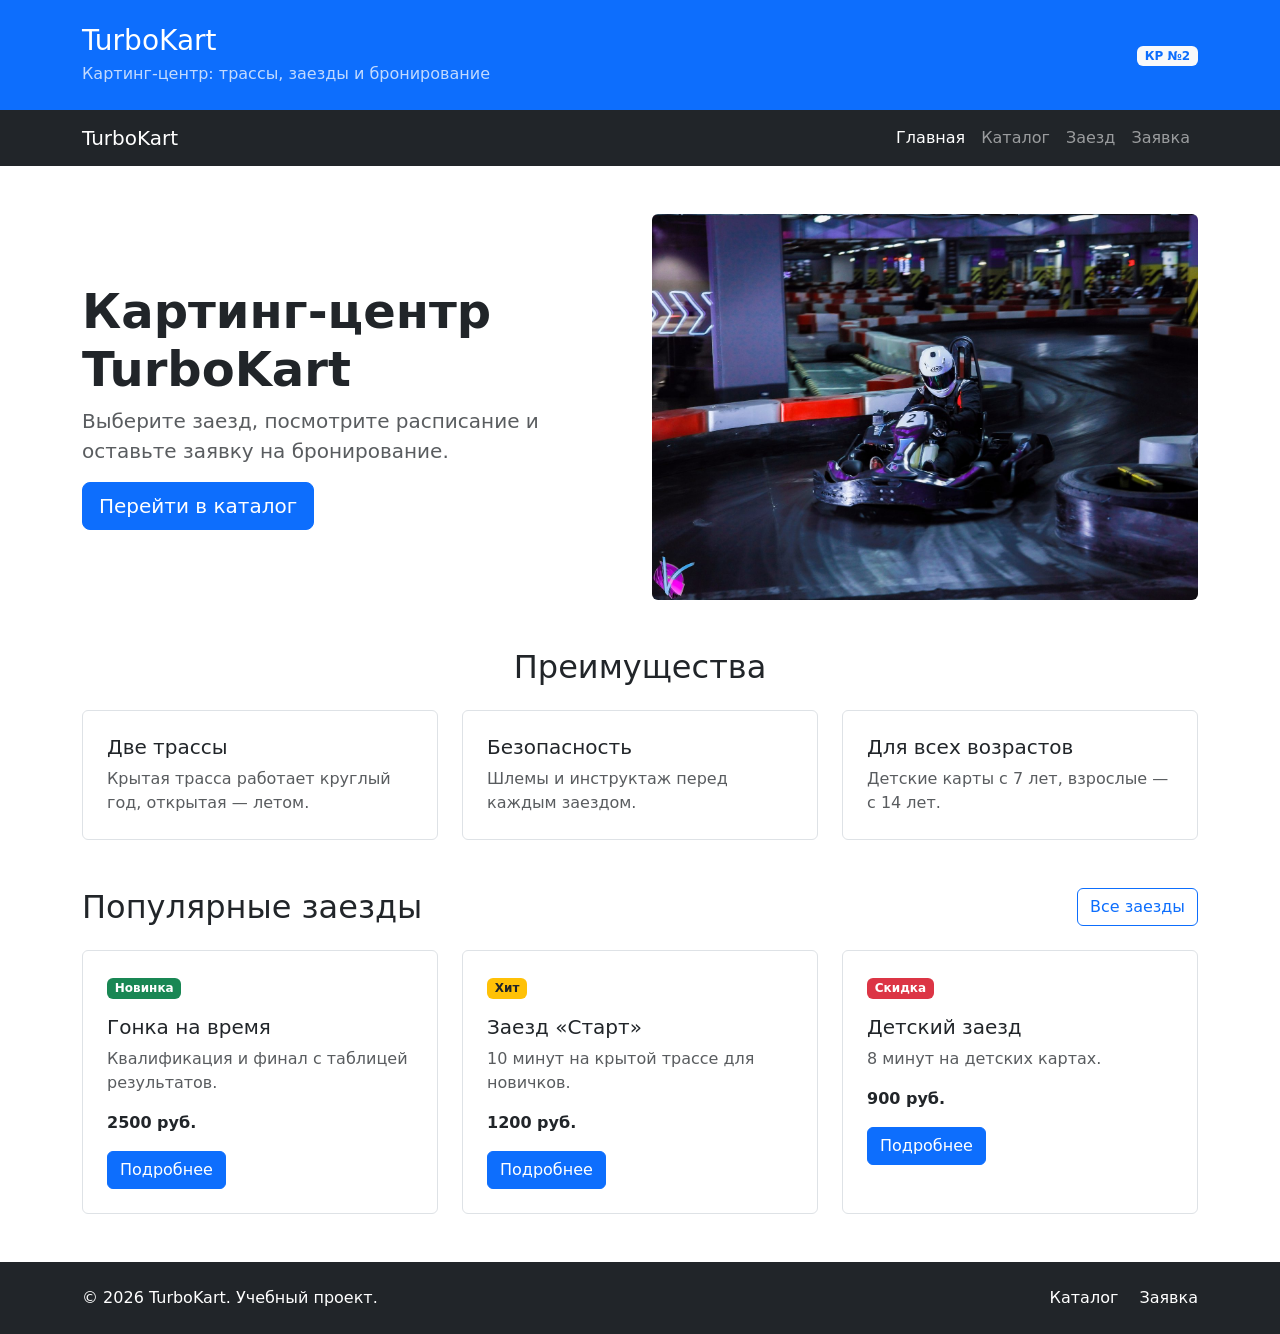
==== index.html @ cff9132d "feat: create Bootstrap grid homepage" ====
<!DOCTYPE html>
<html lang="ru">
<head>
  <meta charset="UTF-8">
  <meta name="viewport" content="width=device-width, initial-scale=1.0">
  <title>Главная — TurboKart</title>

  <link
    href="https://cdn.jsdelivr.net/npm/bootstrap@5.3.3/dist/css/bootstrap.min.css"
    rel="stylesheet"
  >
  <link rel="stylesheet" href="css/custom.css">
</head>
<body>
  <header class="bg-primary text-white py-4">
    <div class="container">
      <div class="row align-items-center">
        <div class="col-12 col-md-8">
          <h1 class="h3 mb-1">TurboKart</h1>
          <p class="mb-0 opacity-75">
            Картинг-центр: трассы, заезды и бронирование
          </p>
        </div>

        <div class="col-12 col-md-4 text-md-end mt-3 mt-md-0">
          <span class="badge bg-light text-primary">
            КР №2
          </span>
        </div>
      </div>
    </div>
  </header>

  <nav class="navbar navbar-expand-lg navbar-dark bg-dark">
    <div class="container">
      <a class="navbar-brand" href="index.html">TurboKart</a>

      <button
        class="navbar-toggler"
        type="button"
        data-bs-toggle="collapse"
        data-bs-target="#mainNavbar"
        aria-controls="mainNavbar"
        aria-expanded="false"
        aria-label="Переключить навигацию"
      >
        <span class="navbar-toggler-icon"></span>
      </button>

      <div class="collapse navbar-collapse" id="mainNavbar">
        <ul class="navbar-nav ms-auto">
          <li class="nav-item">
            <a class="nav-link active" aria-current="page" href="index.html">
              Главная
            </a>
          </li>
          <li class="nav-item">
            <a class="nav-link" href="catalog.html">Каталог</a>
          </li>
          <li class="nav-item">
            <a class="nav-link" href="product.html">Заезд</a>
          </li>
          <li class="nav-item">
            <a class="nav-link" href="order.html">Заявка</a>
          </li>
        </ul>
      </div>
    </div>
  </nav>

  <main>
    <section class="container my-5">
      <div class="row align-items-center g-4">
        <div class="col-12 col-lg-6">
          <h2 class="display-5 fw-bold">
            Картинг-центр TurboKart
          </h2>
          <p class="lead text-muted">
            Выберите заезд, посмотрите расписание и оставьте заявку на бронирование.
          </p>
          <a class="btn btn-primary btn-lg" href="catalog.html">
            Перейти в каталог
          </a>
        </div>

        <div class="col-12 col-lg-6">
          <img src="images/hero-kart.jpg" class="img-fluid rounded" alt="Пилот на карте с номером 2 проходит поворот крытой трассы">
        </div>
      </div>
    </section>

    <section class="container my-5">
      <h2 class="text-center mb-4">Преимущества</h2>

      <div class="row g-4">
        <div class="col-12 col-md-4">
          <div class="p-4 border rounded h-100 bg-white">
            <h3 class="h5">Две трассы</h3>
            <p class="mb-0 text-muted">
              Крытая трасса работает круглый год, открытая — летом.
            </p>
          </div>
        </div>

        <div class="col-12 col-md-4">
          <div class="p-4 border rounded h-100 bg-white">
            <h3 class="h5">Безопасность</h3>
            <p class="mb-0 text-muted">
              Шлемы и инструктаж перед каждым заездом.
            </p>
          </div>
        </div>

        <div class="col-12 col-md-4">
          <div class="p-4 border rounded h-100 bg-white">
            <h3 class="h5">Для всех возрастов</h3>
            <p class="mb-0 text-muted">
              Детские карты с 7 лет, взрослые — с 14 лет.
            </p>
          </div>
        </div>
      </div>
    </section>

    <section class="container my-5">
      <div class="d-flex justify-content-between align-items-center mb-4">
        <h2 class="mb-0">Популярные заезды</h2>
        <a class="btn btn-outline-primary" href="catalog.html">
          Все заезды
        </a>
      </div>

      <div class="row g-4">
        <div class="col-12 col-md-6 col-lg-4">
          <div class="border rounded h-100 p-4">
            <span class="badge bg-success mb-3">Новинка</span>
            <h3 class="h5">Гонка на время</h3>
            <p class="text-muted">
              Квалификация и финал с таблицей результатов.
            </p>
            <p class="fw-bold mb-3">2500 руб.</p>
            <a class="btn btn-primary" href="product.html">
              Подробнее
            </a>
          </div>
        </div>

        <div class="col-12 col-md-6 col-lg-4">
          <div class="border rounded h-100 p-4">
            <span class="badge bg-warning text-dark mb-3">Хит</span>
            <h3 class="h5">Заезд «Старт»</h3>
            <p class="text-muted">
              10 минут на крытой трассе для новичков.
            </p>
            <p class="fw-bold mb-3">1200 руб.</p>
            <a class="btn btn-primary" href="product.html">
              Подробнее
            </a>
          </div>
        </div>

        <div class="col-12 col-md-6 col-lg-4">
          <div class="border rounded h-100 p-4">
            <span class="badge bg-danger mb-3">Скидка</span>
            <h3 class="h5">Детский заезд</h3>
            <p class="text-muted">
              8 минут на детских картах.
            </p>
            <p class="fw-bold mb-3">900 руб.</p>
            <a class="btn btn-primary" href="product.html">
              Подробнее
            </a>
          </div>
        </div>
      </div>
    </section>
  </main>

  <footer class="bg-dark text-white py-4 mt-5">
    <div class="container">
      <div class="row align-items-center g-3">
        <div class="col-12 col-md-6">
          <p class="mb-0">
            &copy; 2026 TurboKart. Учебный проект.
          </p>
        </div>

        <div class="col-12 col-md-6 text-md-end">
          <a class="text-white text-decoration-none me-3" href="catalog.html">
            Каталог
          </a>
          <a class="text-white text-decoration-none" href="order.html">
            Заявка
          </a>
        </div>
      </div>
    </div>
  </footer>

  <script
    src="https://cdn.jsdelivr.net/npm/bootstrap@5.3.3/dist/js/bootstrap.bundle.min.js">
  </script>
</body>
</html>
---- css/custom.css ----
body {
  min-height: 100vh;
}

.placeholder-box {
  min-height: 240px;
}
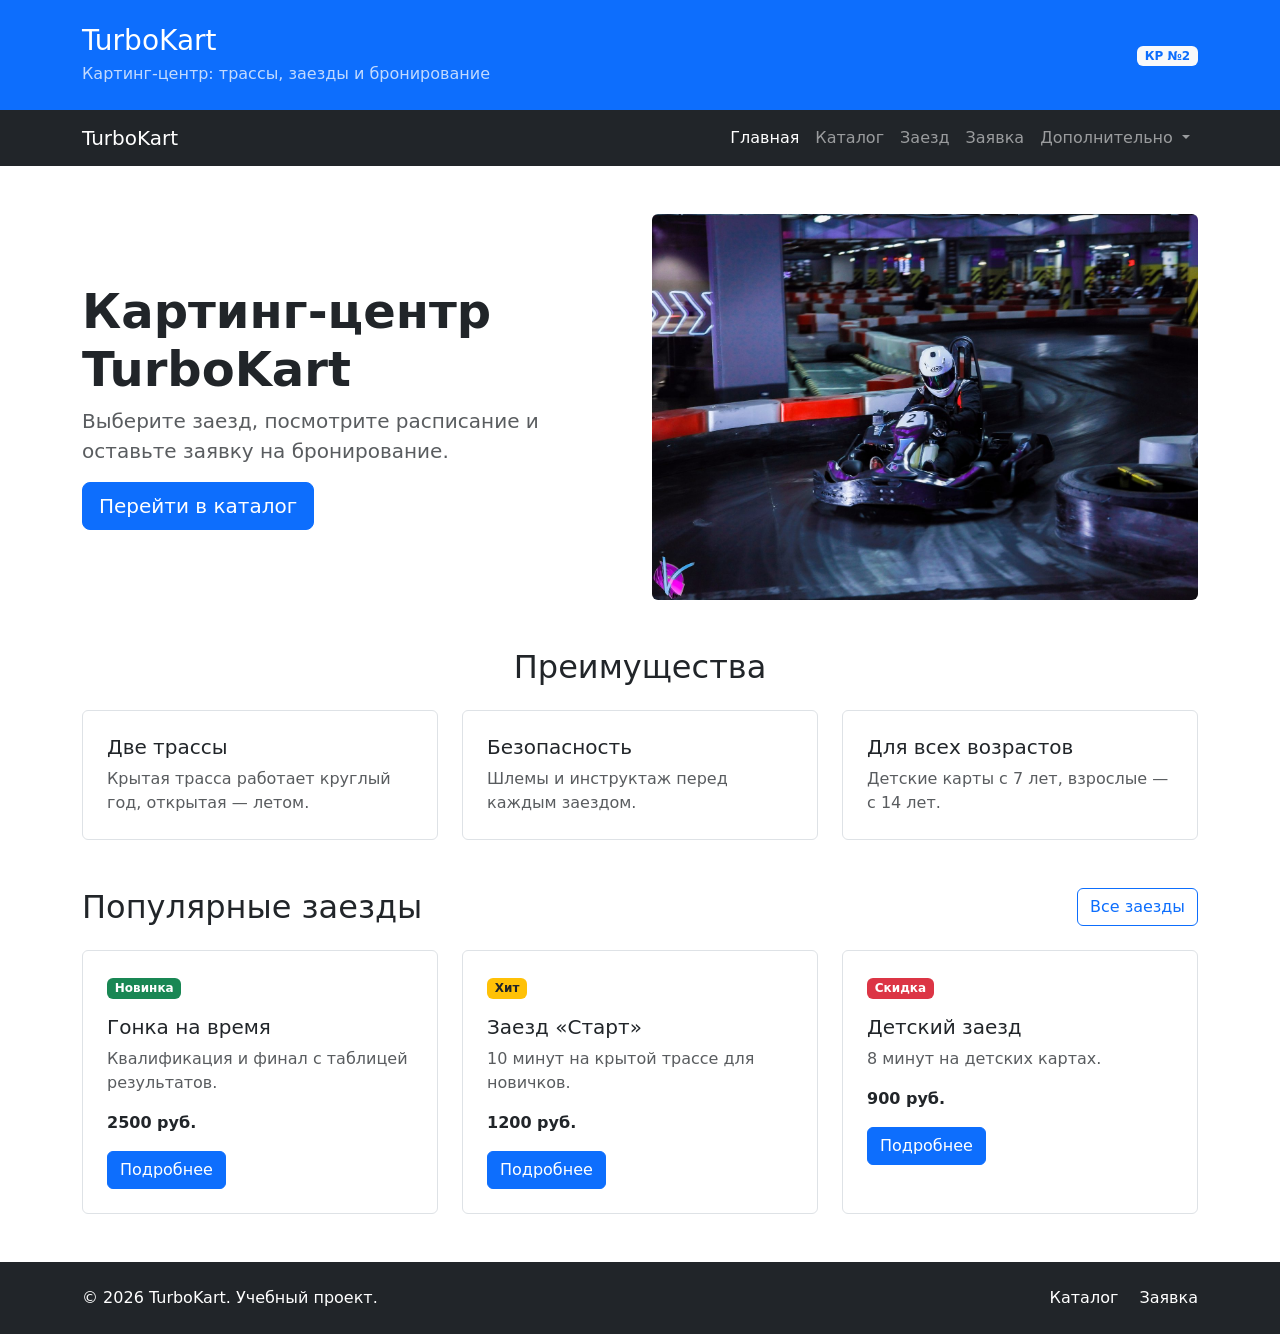
==== commit 8044ff86: "feat: add Bootstrap components pages" ====
--- a/index.html
+++ b/index.html
@@ -6,7 +6,7 @@
   <title>Главная — TurboKart</title>
 
   <link
-    href="https://cdn.jsdelivr.net/npm/bootstrap@5.3.3/dist/css/bootstrap.min.css"
+    href="https://cdn.jsdelivr.net/npm/bootstrap@5.3.8/dist/css/bootstrap.min.css"
     rel="stylesheet"
   >
   <link rel="stylesheet" href="css/custom.css">
@@ -50,9 +50,7 @@
       <div class="collapse navbar-collapse" id="mainNavbar">
         <ul class="navbar-nav ms-auto">
           <li class="nav-item">
-            <a class="nav-link active" aria-current="page" href="index.html">
-              Главная
-            </a>
+            <a class="nav-link active" aria-current="page" href="index.html">Главная</a>
           </li>
           <li class="nav-item">
             <a class="nav-link" href="catalog.html">Каталог</a>
@@ -62,6 +60,23 @@
           </li>
           <li class="nav-item">
             <a class="nav-link" href="order.html">Заявка</a>
+          </li>
+
+          <li class="nav-item dropdown">
+            <a
+              class="nav-link dropdown-toggle"
+              href="#"
+              role="button"
+              data-bs-toggle="dropdown"
+              aria-expanded="false"
+            >
+              Дополнительно
+            </a>
+            <ul class="dropdown-menu">
+              <li><a class="dropdown-item" href="catalog.html">Все заезды</a></li>
+              <li><a class="dropdown-item" href="order.html">Оформить заявку</a></li>
+              <li><a class="dropdown-item" href="index.html#popular">Популярное</a></li>
+            </ul>
           </li>
         </ul>
       </div>
@@ -122,7 +137,7 @@
       </div>
     </section>
 
-    <section class="container my-5">
+    <section class="container my-5" id="popular">
       <div class="d-flex justify-content-between align-items-center mb-4">
         <h2 class="mb-0">Популярные заезды</h2>
         <a class="btn btn-outline-primary" href="catalog.html">
@@ -198,7 +213,7 @@
   </footer>
 
   <script
-    src="https://cdn.jsdelivr.net/npm/bootstrap@5.3.3/dist/js/bootstrap.bundle.min.js">
+    src="https://cdn.jsdelivr.net/npm/bootstrap@5.3.8/dist/js/bootstrap.bundle.min.js">
   </script>
 </body>
 </html>
--- a/css/custom.css
+++ b/css/custom.css
@@ -5,3 +5,12 @@
 .placeholder-box {
   min-height: 240px;
 }
+
+.placeholder-image {
+  min-height: 320px;
+}
+
+.card-img-top {
+  height: 180px;
+  object-fit: cover;
+}
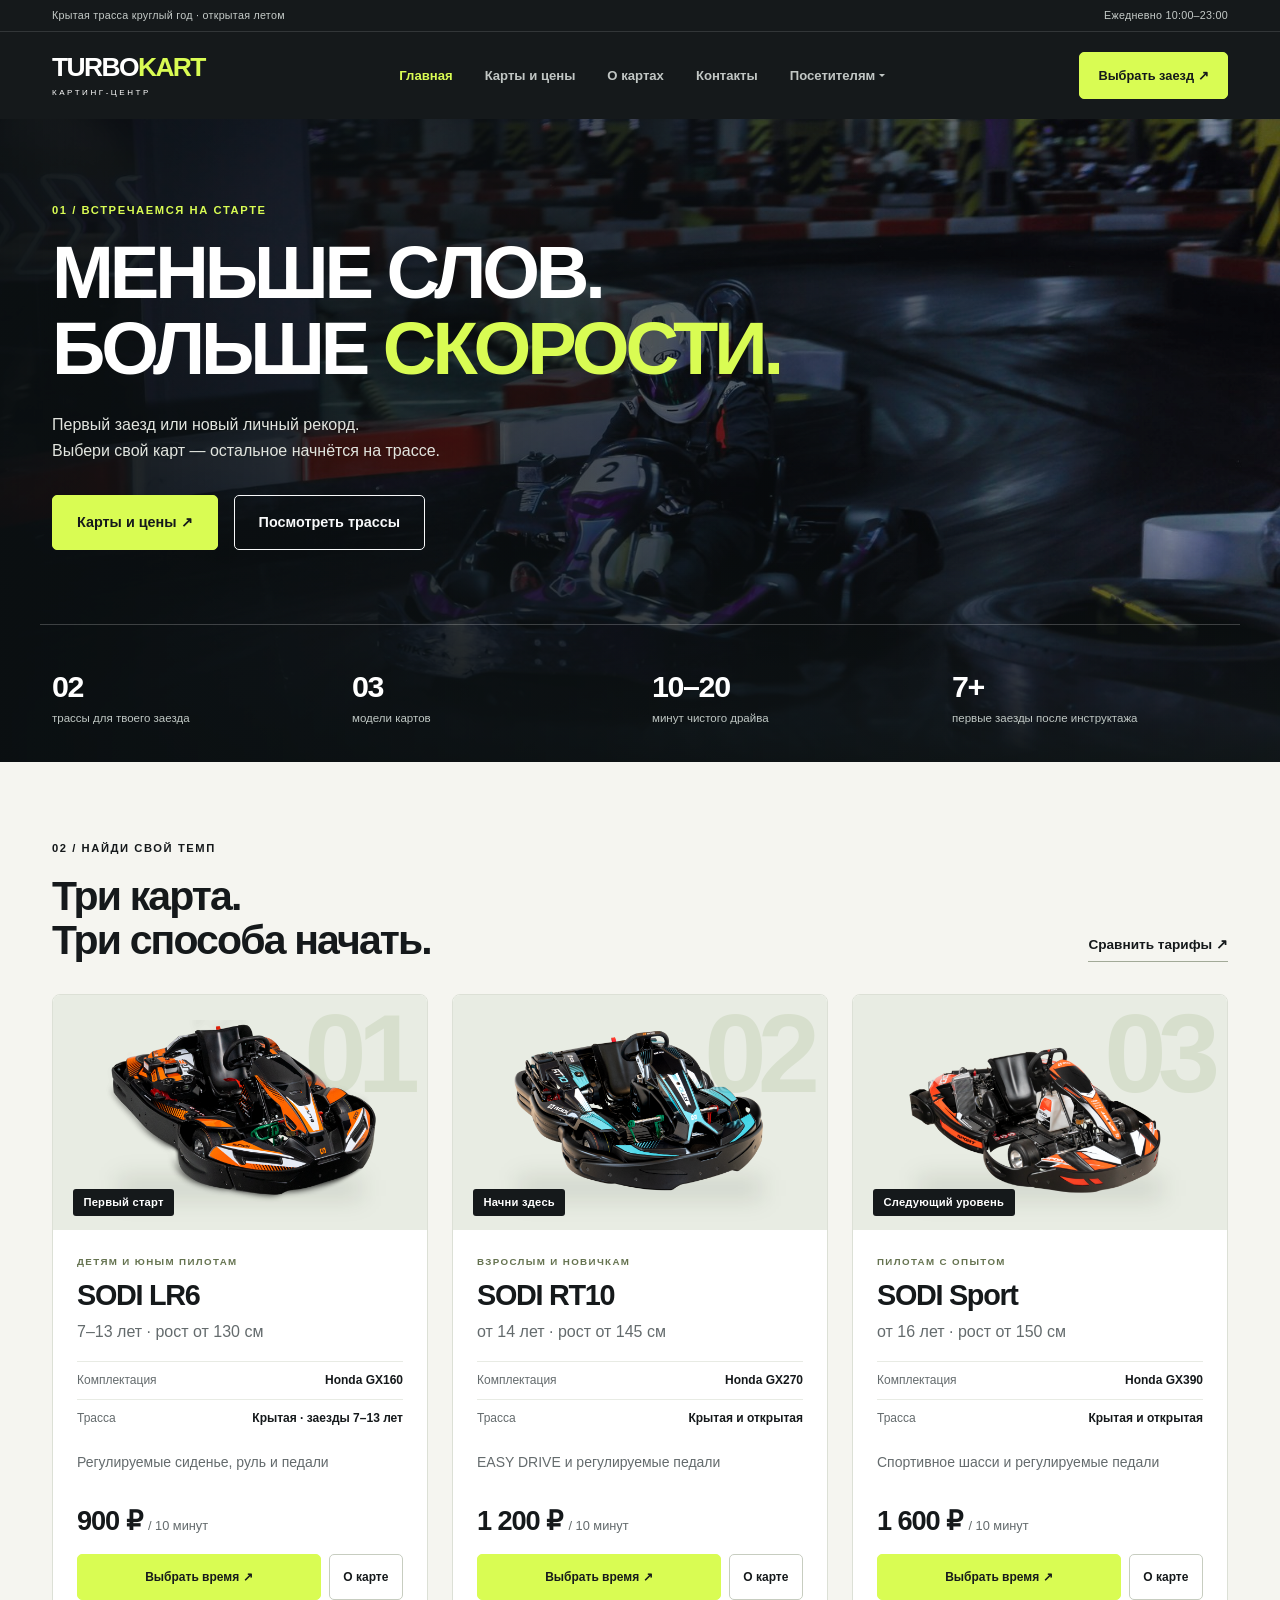
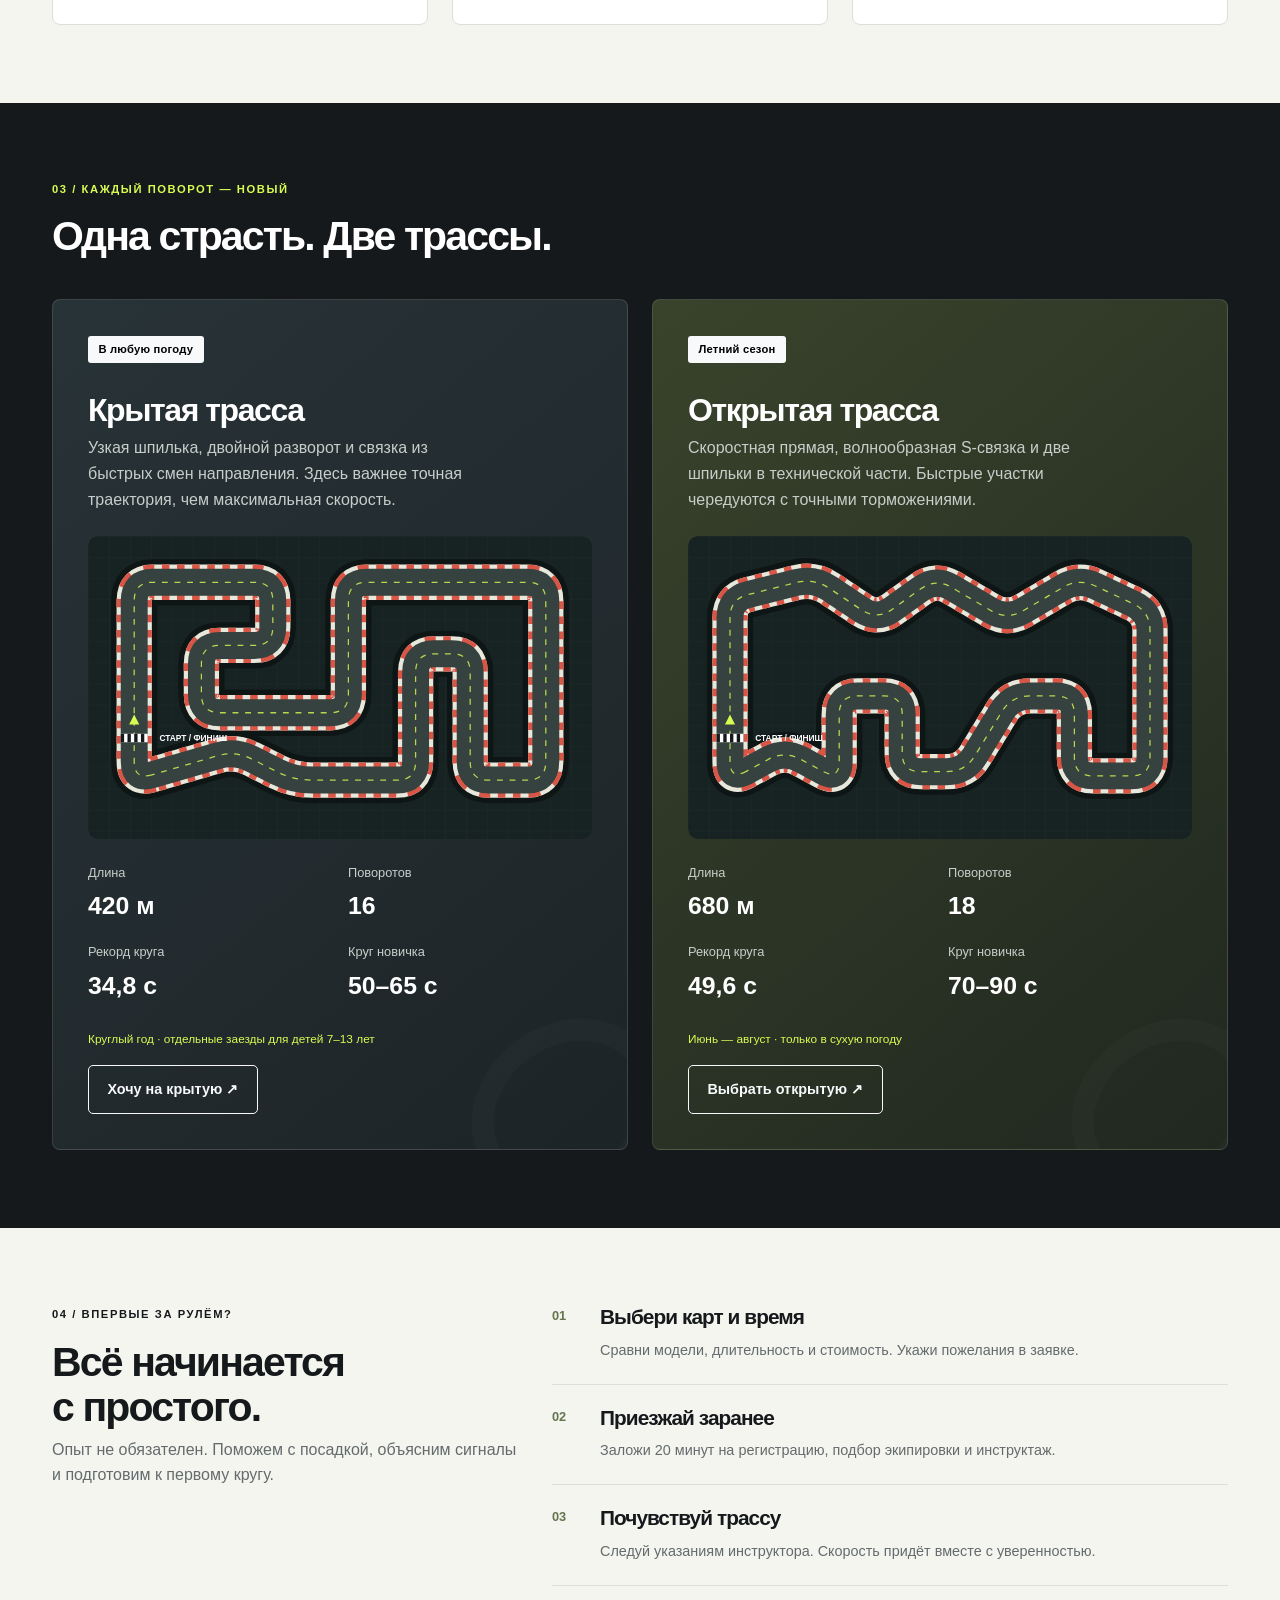
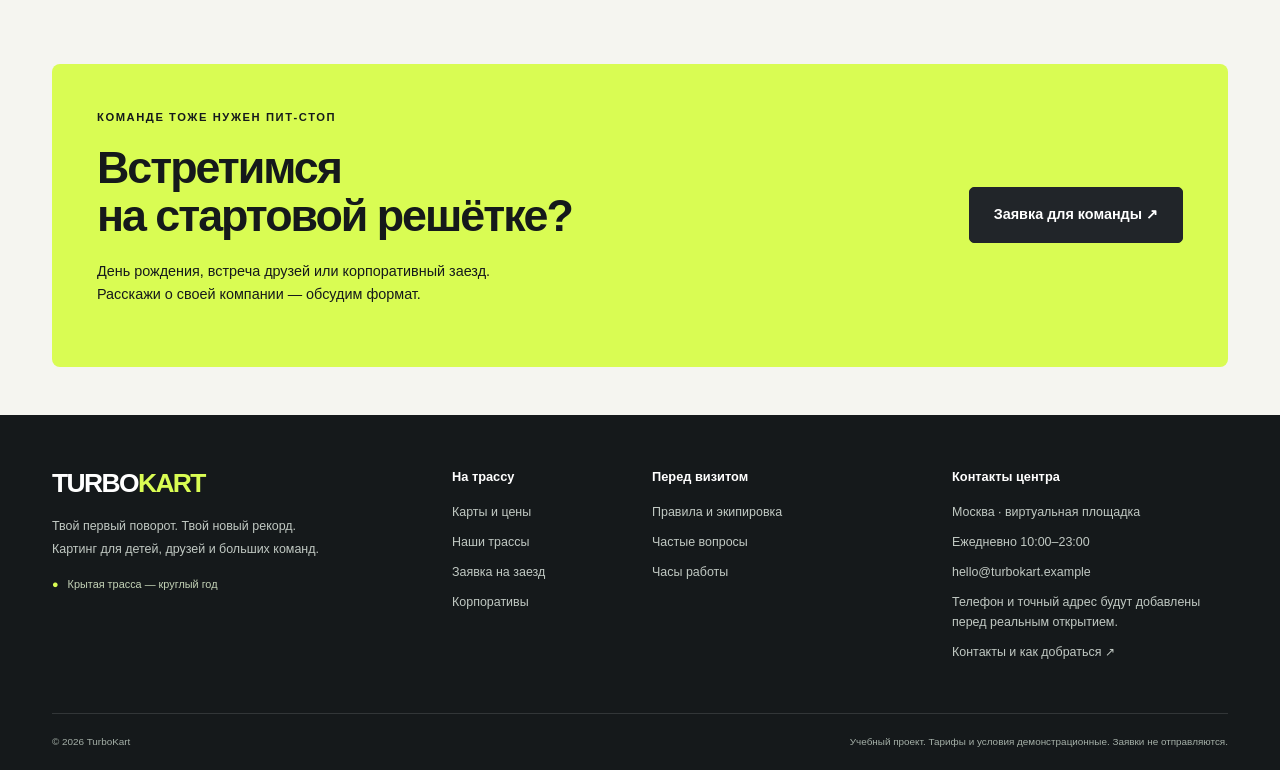
==== commit 20ebeeb5: "Доработать TurboKart: страницы, оформление и форму заявки" ====
--- a/index.html
+++ b/index.html
@@ -1,219 +1,360 @@
 <!DOCTYPE html>
 <html lang="ru">
 <head>
-  <meta charset="UTF-8">
-  <meta name="viewport" content="width=device-width, initial-scale=1.0">
-  <title>Главная — TurboKart</title>
-
-  <link
-    href="https://cdn.jsdelivr.net/npm/bootstrap@5.3.8/dist/css/bootstrap.min.css"
-    rel="stylesheet"
-  >
-  <link rel="stylesheet" href="css/custom.css">
+<meta charset="UTF-8">
+<meta name="viewport" content="width=device-width, initial-scale=1">
+<meta name="description" content="TurboKart — карты для детей и взрослых, трассы и понятные тарифы за время заезда. Учебный проект.">
+<title>Картинг, который захочется повторить — TurboKart</title>
+<link rel="stylesheet" href="https://cdn.jsdelivr.net/npm/bootstrap@5.3.8/dist/css/bootstrap.min.css">
+<link rel="stylesheet" href="css/custom.css?v=20261110a">
 </head>
 <body>
-  <header class="bg-primary text-white py-4">
-    <div class="container">
-      <div class="row align-items-center">
-        <div class="col-12 col-md-8">
-          <h1 class="h3 mb-1">TurboKart</h1>
-          <p class="mb-0 opacity-75">
-            Картинг-центр: трассы, заезды и бронирование
-          </p>
-        </div>
-
-        <div class="col-12 col-md-4 text-md-end mt-3 mt-md-0">
-          <span class="badge bg-light text-primary">
-            КР №2
-          </span>
-        </div>
-      </div>
-    </div>
-  </header>
-
-  <nav class="navbar navbar-expand-lg navbar-dark bg-dark">
-    <div class="container">
-      <a class="navbar-brand" href="index.html">TurboKart</a>
-
-      <button
-        class="navbar-toggler"
-        type="button"
-        data-bs-toggle="collapse"
-        data-bs-target="#mainNavbar"
-        aria-controls="mainNavbar"
-        aria-expanded="false"
-        aria-label="Переключить навигацию"
-      >
-        <span class="navbar-toggler-icon"></span>
-      </button>
-
-      <div class="collapse navbar-collapse" id="mainNavbar">
-        <ul class="navbar-nav ms-auto">
-          <li class="nav-item">
-            <a class="nav-link active" aria-current="page" href="index.html">Главная</a>
-          </li>
-          <li class="nav-item">
-            <a class="nav-link" href="catalog.html">Каталог</a>
-          </li>
-          <li class="nav-item">
-            <a class="nav-link" href="product.html">Заезд</a>
-          </li>
-          <li class="nav-item">
-            <a class="nav-link" href="order.html">Заявка</a>
-          </li>
-
-          <li class="nav-item dropdown">
-            <a
-              class="nav-link dropdown-toggle"
-              href="#"
-              role="button"
-              data-bs-toggle="dropdown"
-              aria-expanded="false"
-            >
-              Дополнительно
-            </a>
-            <ul class="dropdown-menu">
-              <li><a class="dropdown-item" href="catalog.html">Все заезды</a></li>
-              <li><a class="dropdown-item" href="order.html">Оформить заявку</a></li>
-              <li><a class="dropdown-item" href="index.html#popular">Популярное</a></li>
-            </ul>
-          </li>
-        </ul>
-      </div>
-    </div>
-  </nav>
-
-  <main>
-    <section class="container my-5">
-      <div class="row align-items-center g-4">
-        <div class="col-12 col-lg-6">
-          <h2 class="display-5 fw-bold">
-            Картинг-центр TurboKart
-          </h2>
-          <p class="lead text-muted">
-            Выберите заезд, посмотрите расписание и оставьте заявку на бронирование.
-          </p>
-          <a class="btn btn-primary btn-lg" href="catalog.html">
-            Перейти в каталог
-          </a>
-        </div>
-
-        <div class="col-12 col-lg-6">
-          <img src="images/hero-kart.jpg" class="img-fluid rounded" alt="Пилот на карте с номером 2 проходит поворот крытой трассы">
-        </div>
-      </div>
-    </section>
-
-    <section class="container my-5">
-      <h2 class="text-center mb-4">Преимущества</h2>
-
-      <div class="row g-4">
-        <div class="col-12 col-md-4">
-          <div class="p-4 border rounded h-100 bg-white">
-            <h3 class="h5">Две трассы</h3>
-            <p class="mb-0 text-muted">
-              Крытая трасса работает круглый год, открытая — летом.
-            </p>
-          </div>
-        </div>
-
-        <div class="col-12 col-md-4">
-          <div class="p-4 border rounded h-100 bg-white">
-            <h3 class="h5">Безопасность</h3>
-            <p class="mb-0 text-muted">
-              Шлемы и инструктаж перед каждым заездом.
-            </p>
-          </div>
-        </div>
-
-        <div class="col-12 col-md-4">
-          <div class="p-4 border rounded h-100 bg-white">
-            <h3 class="h5">Для всех возрастов</h3>
-            <p class="mb-0 text-muted">
-              Детские карты с 7 лет, взрослые — с 14 лет.
-            </p>
-          </div>
-        </div>
-      </div>
-    </section>
-
-    <section class="container my-5" id="popular">
-      <div class="d-flex justify-content-between align-items-center mb-4">
-        <h2 class="mb-0">Популярные заезды</h2>
-        <a class="btn btn-outline-primary" href="catalog.html">
-          Все заезды
-        </a>
-      </div>
-
-      <div class="row g-4">
-        <div class="col-12 col-md-6 col-lg-4">
-          <div class="border rounded h-100 p-4">
-            <span class="badge bg-success mb-3">Новинка</span>
-            <h3 class="h5">Гонка на время</h3>
-            <p class="text-muted">
-              Квалификация и финал с таблицей результатов.
-            </p>
-            <p class="fw-bold mb-3">2500 руб.</p>
-            <a class="btn btn-primary" href="product.html">
-              Подробнее
-            </a>
-          </div>
-        </div>
-
-        <div class="col-12 col-md-6 col-lg-4">
-          <div class="border rounded h-100 p-4">
-            <span class="badge bg-warning text-dark mb-3">Хит</span>
-            <h3 class="h5">Заезд «Старт»</h3>
-            <p class="text-muted">
-              10 минут на крытой трассе для новичков.
-            </p>
-            <p class="fw-bold mb-3">1200 руб.</p>
-            <a class="btn btn-primary" href="product.html">
-              Подробнее
-            </a>
-          </div>
-        </div>
-
-        <div class="col-12 col-md-6 col-lg-4">
-          <div class="border rounded h-100 p-4">
-            <span class="badge bg-danger mb-3">Скидка</span>
-            <h3 class="h5">Детский заезд</h3>
-            <p class="text-muted">
-              8 минут на детских картах.
-            </p>
-            <p class="fw-bold mb-3">900 руб.</p>
-            <a class="btn btn-primary" href="product.html">
-              Подробнее
-            </a>
-          </div>
-        </div>
-      </div>
-    </section>
-  </main>
-
-  <footer class="bg-dark text-white py-4 mt-5">
-    <div class="container">
-      <div class="row align-items-center g-3">
-        <div class="col-12 col-md-6">
-          <p class="mb-0">
-            &copy; 2026 TurboKart. Учебный проект.
-          </p>
-        </div>
-
-        <div class="col-12 col-md-6 text-md-end">
-          <a class="text-white text-decoration-none me-3" href="catalog.html">
-            Каталог
-          </a>
-          <a class="text-white text-decoration-none" href="order.html">
-            Заявка
-          </a>
-        </div>
-      </div>
-    </div>
-  </footer>
-
-  <script
-    src="https://cdn.jsdelivr.net/npm/bootstrap@5.3.8/dist/js/bootstrap.bundle.min.js">
-  </script>
+<a class="skip-link" href="#main">К содержанию</a>
+<header class="site-header">
+<div class="topline">
+<div class="container d-flex flex-wrap justify-content-between gap-2">
+<span>Крытая трасса круглый год · открытая летом</span>
+<span>Ежедневно 10:00–23:00</span>
+</div>
+</div>
+<nav class="navbar navbar-expand-lg navbar-dark">
+<div class="container">
+<a class="navbar-brand brand" href="index.html">TURBO<span>KART</span>
+<small>КАРТИНГ-ЦЕНТР</small>
+</a>
+<button class="navbar-toggler" type="button" data-bs-toggle="collapse" data-bs-target="#mainNavbar" aria-controls="mainNavbar" aria-expanded="false" aria-label="Открыть меню">
+<span class="navbar-toggler-icon">
+</span>
+</button>
+<div class="collapse navbar-collapse" id="mainNavbar">
+<ul class="navbar-nav mx-auto gap-lg-3">
+<li class="nav-item">
+<a class="nav-link active" aria-current=page href="index.html">Главная</a>
+</li>
+<li class="nav-item">
+<a class="nav-link "  href="catalog.html">Карты и цены</a>
+</li>
+<li class="nav-item">
+<a class="nav-link "  href="product.html">О картах</a>
+</li>
+<li class="nav-item">
+<a class="nav-link "  href="contacts.html">Контакты</a>
+</li>
+<li class="nav-item dropdown">
+<button class="nav-link dropdown-toggle" type="button" data-bs-toggle="dropdown" aria-expanded="false">Посетителям</button>
+<ul class="dropdown-menu">
+<li>
+<a class="dropdown-item" href="index.html#tracks">Трассы</a>
+</li>
+<li>
+<a class="dropdown-item" href="contacts.html#rules">Правила и вопросы</a>
+</li>
+<li>
+<a class="dropdown-item" href="contacts.html#schedule">Часы работы</a>
+</li>
+</ul>
+</li>
+</ul>
+<a class="btn btn-primary" href="order.html">Выбрать заезд <span aria-hidden="true">↗</span>
+</a>
+</div>
+</div>
+</nav>
+</header>
+<main id="main">
+<section class="hero">
+<div class="hero-photo" role="img" aria-label="Пилот на карте проходит поворот крытой трассы">
+</div>
+<div class="container hero-content">
+<div class="row">
+<div class="col-lg-8">
+<p class="eyebrow text-accent">01 / ВСТРЕЧАЕМСЯ НА СТАРТЕ</p>
+<h1>МЕНЬШЕ СЛОВ.<br>БОЛЬШЕ <span>СКОРОСТИ.</span>
+</h1>
+<p class="hero-lead">Первый заезд или новый личный рекорд.<br>Выбери свой карт — остальное начнётся на трассе.</p>
+<div class="d-flex flex-wrap gap-3">
+<a class="btn btn-primary btn-lg" href="catalog.html">Карты и цены ↗</a>
+<a class="btn btn-outline-light btn-lg" href="#tracks">Посмотреть трассы</a>
+</div>
+</div>
+</div>
+<div class="hero-stats row g-4">
+<div class="col-6 col-md-3">
+<strong>02</strong>
+<span>трассы для твоего заезда</span>
+</div>
+<div class="col-6 col-md-3">
+<strong>03</strong>
+<span>модели картов</span>
+</div>
+<div class="col-6 col-md-3">
+<strong>10–20</strong>
+<span>минут чистого драйва</span>
+</div>
+<div class="col-6 col-md-3">
+<strong>7+</strong>
+<span>первые заезды после инструктажа</span>
+</div>
+</div>
+</div>
+</section>
+<section class="section section-decor" id="popular">
+<div class="container">
+<div class="section-heading">
+<div>
+<p class="eyebrow">02 / НАЙДИ СВОЙ ТЕМП</p>
+<h2>Три карта.<br>Три способа начать.</h2>
+</div>
+<a class="text-link" href="catalog.html#prices">Сравнить тарифы ↗</a>
+</div>
+<div class="row g-4">
+<div class="col-12 col-md-6 col-lg-4">
+<article class="card kart-card h-100">
+<div class="kart-visual d-flex align-items-center justify-content-center">
+<span class="kart-number" aria-hidden="true">01</span>
+<img src="images/sodi-lr6.png" alt="SODI LR6, прокатный карт" loading="lazy">
+<span class="badge kart-badge">Первый старт</span>
+</div>
+<div class="card-body p-4 d-flex flex-column">
+<p class="eyebrow">Детям и юным пилотам</p>
+<h3 class="card-title">SODI LR6</h3>
+<p class="text-secondary">7–13 лет · рост от 130 см</p>
+<dl class="kart-specs">
+<div>
+<dt>Комплектация</dt>
+<dd>Honda GX160</dd>
+</div>
+<div>
+<dt>Трасса</dt>
+<dd>Крытая · заезды 7–13 лет</dd>
+</div>
+</dl>
+<p class="card-text small text-secondary">Регулируемые сиденье, руль и педали</p>
+<div class="mt-auto">
+<p class="price">
+<span class="price-amount" data-price-kart="lr6" data-price-duration="10">900 ₽</span>
+<span> / 10 минут</span>
+</p>
+<div class="d-flex gap-2">
+<a class="btn btn-primary flex-grow-1" href="order.html?kart=lr6">Выбрать время ↗</a>
+<a class="btn btn-outline-dark" href="product.html?kart=lr6">О карте</a>
+</div>
+</div>
+</div>
+</article>
+</div>
+<div class="col-12 col-md-6 col-lg-4">
+<article class="card kart-card h-100">
+<div class="kart-visual d-flex align-items-center justify-content-center">
+<span class="kart-number" aria-hidden="true">02</span>
+<img src="images/sodi-rt10.png" alt="SODI RT10, прокатный карт" loading="lazy">
+<span class="badge kart-badge">Начни здесь</span>
+</div>
+<div class="card-body p-4 d-flex flex-column">
+<p class="eyebrow">Взрослым и новичкам</p>
+<h3 class="card-title">SODI RT10</h3>
+<p class="text-secondary">от 14 лет · рост от 145 см</p>
+<dl class="kart-specs">
+<div>
+<dt>Комплектация</dt>
+<dd>Honda GX270</dd>
+</div>
+<div>
+<dt>Трасса</dt>
+<dd>Крытая и открытая</dd>
+</div>
+</dl>
+<p class="card-text small text-secondary">EASY DRIVE и регулируемые педали</p>
+<div class="mt-auto">
+<p class="price">
+<span class="price-amount" data-price-kart="rt10" data-price-duration="10">1 200 ₽</span>
+<span> / 10 минут</span>
+</p>
+<div class="d-flex gap-2">
+<a class="btn btn-primary flex-grow-1" href="order.html?kart=rt10">Выбрать время ↗</a>
+<a class="btn btn-outline-dark" href="product.html?kart=rt10">О карте</a>
+</div>
+</div>
+</div>
+</article>
+</div>
+<div class="col-12 col-md-6 col-lg-4">
+<article class="card kart-card h-100">
+<div class="kart-visual d-flex align-items-center justify-content-center">
+<span class="kart-number" aria-hidden="true">03</span>
+<img src="images/sodi-sport.png" alt="SODI Sport, прокатный карт" loading="lazy">
+<span class="badge kart-badge">Следующий уровень</span>
+</div>
+<div class="card-body p-4 d-flex flex-column">
+<p class="eyebrow">Пилотам с опытом</p>
+<h3 class="card-title">SODI Sport</h3>
+<p class="text-secondary">от 16 лет · рост от 150 см</p>
+<dl class="kart-specs">
+<div>
+<dt>Комплектация</dt>
+<dd>Honda GX390</dd>
+</div>
+<div>
+<dt>Трасса</dt>
+<dd>Крытая и открытая</dd>
+</div>
+</dl>
+<p class="card-text small text-secondary">Спортивное шасси и регулируемые педали</p>
+<div class="mt-auto">
+<p class="price">
+<span class="price-amount" data-price-kart="sport" data-price-duration="10">1 600 ₽</span>
+<span> / 10 минут</span>
+</p>
+<div class="d-flex gap-2">
+<a class="btn btn-primary flex-grow-1" href="order.html?kart=sport">Выбрать время ↗</a>
+<a class="btn btn-outline-dark" href="product.html?kart=sport">О карте</a>
+</div>
+</div>
+</div>
+</article>
+</div>
+</div>
+
+</div>
+</section>
+<section class="section section-dark section-decor section-decor-dark" id="tracks">
+<div class="container">
+<p class="eyebrow text-accent">03 / КАЖДЫЙ ПОВОРОТ — НОВЫЙ</p>
+<h2>Одна страсть. Две трассы.</h2>
+<div class="row g-4 mt-3">
+<div class="col-md-6">
+<article class="track-panel h-100">
+<span class="badge text-bg-light">В любую погоду</span>
+<h3>Крытая трасса</h3>
+<p>Узкая шпилька, двойной разворот и связка из быстрых смен направления. Здесь важнее точная траектория, чем максимальная скорость.</p>
+<figure class="track-map"><img src="images/track-indoor.svg" alt="Крытая трасса: схема маршрута с 16 поворотами, стартом и направлением движения" loading="lazy" width="600" height="360"></figure>
+<dl class="track-stats row row-cols-2 g-3 mb-4">
+<div class="col"><dt>Длина</dt><dd>420 м</dd></div>
+<div class="col"><dt>Поворотов</dt><dd>16</dd></div>
+<div class="col"><dt>Рекорд круга</dt><dd>34,8 с</dd></div>
+<div class="col"><dt>Круг новичка</dt><dd>50–65 с</dd></div>
+</dl>
+
+<p class="track-meta">Круглый год · отдельные заезды для детей 7–13 лет</p>
+<a href="order.html?track=indoor" class="btn btn-outline-light">Хочу на крытую ↗</a>
+</article>
+</div>
+<div class="col-md-6">
+<article class="track-panel track-outdoor h-100">
+<span class="badge text-bg-light">Летний сезон</span>
+<h3>Открытая трасса</h3>
+<p>Скоростная прямая, волнообразная S-связка и две шпильки в технической части. Быстрые участки чередуются с точными торможениями.</p>
+<figure class="track-map"><img src="images/track-outdoor.svg" alt="Открытая трасса: схема маршрута с 18 поворотами, стартом и направлением движения" loading="lazy" width="600" height="360"></figure>
+<dl class="track-stats row row-cols-2 g-3 mb-4">
+<div class="col"><dt>Длина</dt><dd>680 м</dd></div>
+<div class="col"><dt>Поворотов</dt><dd>18</dd></div>
+<div class="col"><dt>Рекорд круга</dt><dd>49,6 с</dd></div>
+<div class="col"><dt>Круг новичка</dt><dd>70–90 с</dd></div>
+</dl>
+
+<p class="track-meta">Июнь — август · только в сухую погоду</p>
+<a href="order.html?track=outdoor" class="btn btn-outline-light">Выбрать открытую ↗</a>
+</article>
+</div>
+</div>
+</div>
+</section>
+<div class="section-decor visit-sections">
+<section class="section" id="first-visit">
+<div class="container">
+<div class="row g-5">
+<div class="col-lg-5">
+<p class="eyebrow">04 / ВПЕРВЫЕ ЗА РУЛЁМ?</p>
+<h2>Всё начинается<br>с простого.</h2>
+<p class="text-secondary">Опыт не обязателен. Поможем с посадкой, объясним сигналы и подготовим к первому кругу.</p>
+</div>
+<div class="col-lg-7">
+<ol class="visit-steps">
+<li class="d-flex gap-4">
+<span>01</span>
+<div>
+<h3>Выбери карт и время</h3>
+<p>Сравни модели, длительность и стоимость. Укажи пожелания в заявке.</p>
+</div>
+</li>
+<li class="d-flex gap-4">
+<span>02</span>
+<div>
+<h3>Приезжай заранее</h3>
+<p>Заложи 20 минут на регистрацию, подбор экипировки и инструктаж.</p>
+</div>
+</li>
+<li class="d-flex gap-4">
+<span>03</span>
+<div>
+<h3>Почувствуй трассу</h3>
+<p>Следуй указаниям инструктора. Скорость придёт вместе с уверенностью.</p>
+</div>
+</li>
+</ol>
+</div>
+</div>
+
+</div>
+</section>
+<section class="pb-5" id="events">
+<div class="container">
+<div class="event-panel">
+<div>
+<p class="eyebrow">КОМАНДЕ ТОЖЕ НУЖЕН ПИТ-СТОП</p>
+<h2>Встретимся<br>на стартовой решётке?</h2>
+<p>День рождения, встреча друзей или корпоративный заезд.<br>Расскажи о своей компании — обсудим формат.</p>
+</div>
+<a class="btn btn-dark btn-lg" href="order.html?event=group">Заявка для команды ↗</a>
+</div>
+
+</div>
+</section>
+</div>
+</main>
+<footer class="site-footer">
+<div class="container">
+<div class="row g-4">
+<div class="col-12 col-lg-4">
+<a class="brand footer-brand" href="index.html">TURBO<span>KART</span>
+</a>
+<p class="mt-3 footer-description">Твой первый поворот. Твой новый рекорд.<br>Картинг для детей, друзей и больших команд.</p>
+<span class="availability">
+<span aria-hidden="true">●</span> Крытая трасса — круглый год</span>
+</div>
+<div class="col-6 col-lg-2">
+<h2>На трассу</h2>
+<a href="catalog.html">Карты и цены</a>
+<a href="index.html#tracks">Наши трассы</a>
+<a href="order.html">Заявка на заезд</a>
+<a href="index.html#events">Корпоративы</a>
+</div>
+<div class="col-6 col-lg-3">
+<h2>Перед визитом</h2>
+<a href="contacts.html#rules">Правила и экипировка</a>
+<a href="contacts.html#faq">Частые вопросы</a>
+<a href="contacts.html#schedule">Часы работы</a>
+</div>
+<div class="col-12 col-lg-3">
+<h2>Контакты центра</h2>
+<p>Москва · виртуальная площадка</p>
+<p>Ежедневно 10:00–23:00</p>
+<a href="mailto:hello@turbokart.example">hello@turbokart.example</a>
+<p class="small mt-2">Телефон и точный адрес будут добавлены перед реальным открытием.</p>
+<a href="contacts.html">Контакты и как добраться ↗</a>
+</div>
+</div>
+<div class="footer-bottom d-flex flex-wrap justify-content-between gap-2">
+<span>© 2026 TurboKart</span>
+<span>Учебный проект. Тарифы и условия демонстрационные. Заявки не отправляются.</span>
+</div>
+</div>
+</footer>
+<script src="https://cdn.jsdelivr.net/npm/bootstrap@5.3.8/dist/js/bootstrap.bundle.min.js">
+</script>
+<script src="js/karts.js?v=20261109c">
+</script>
+<script src="js/main.js?v=20261109d">
+</script>
 </body>
-</html>
+</html>
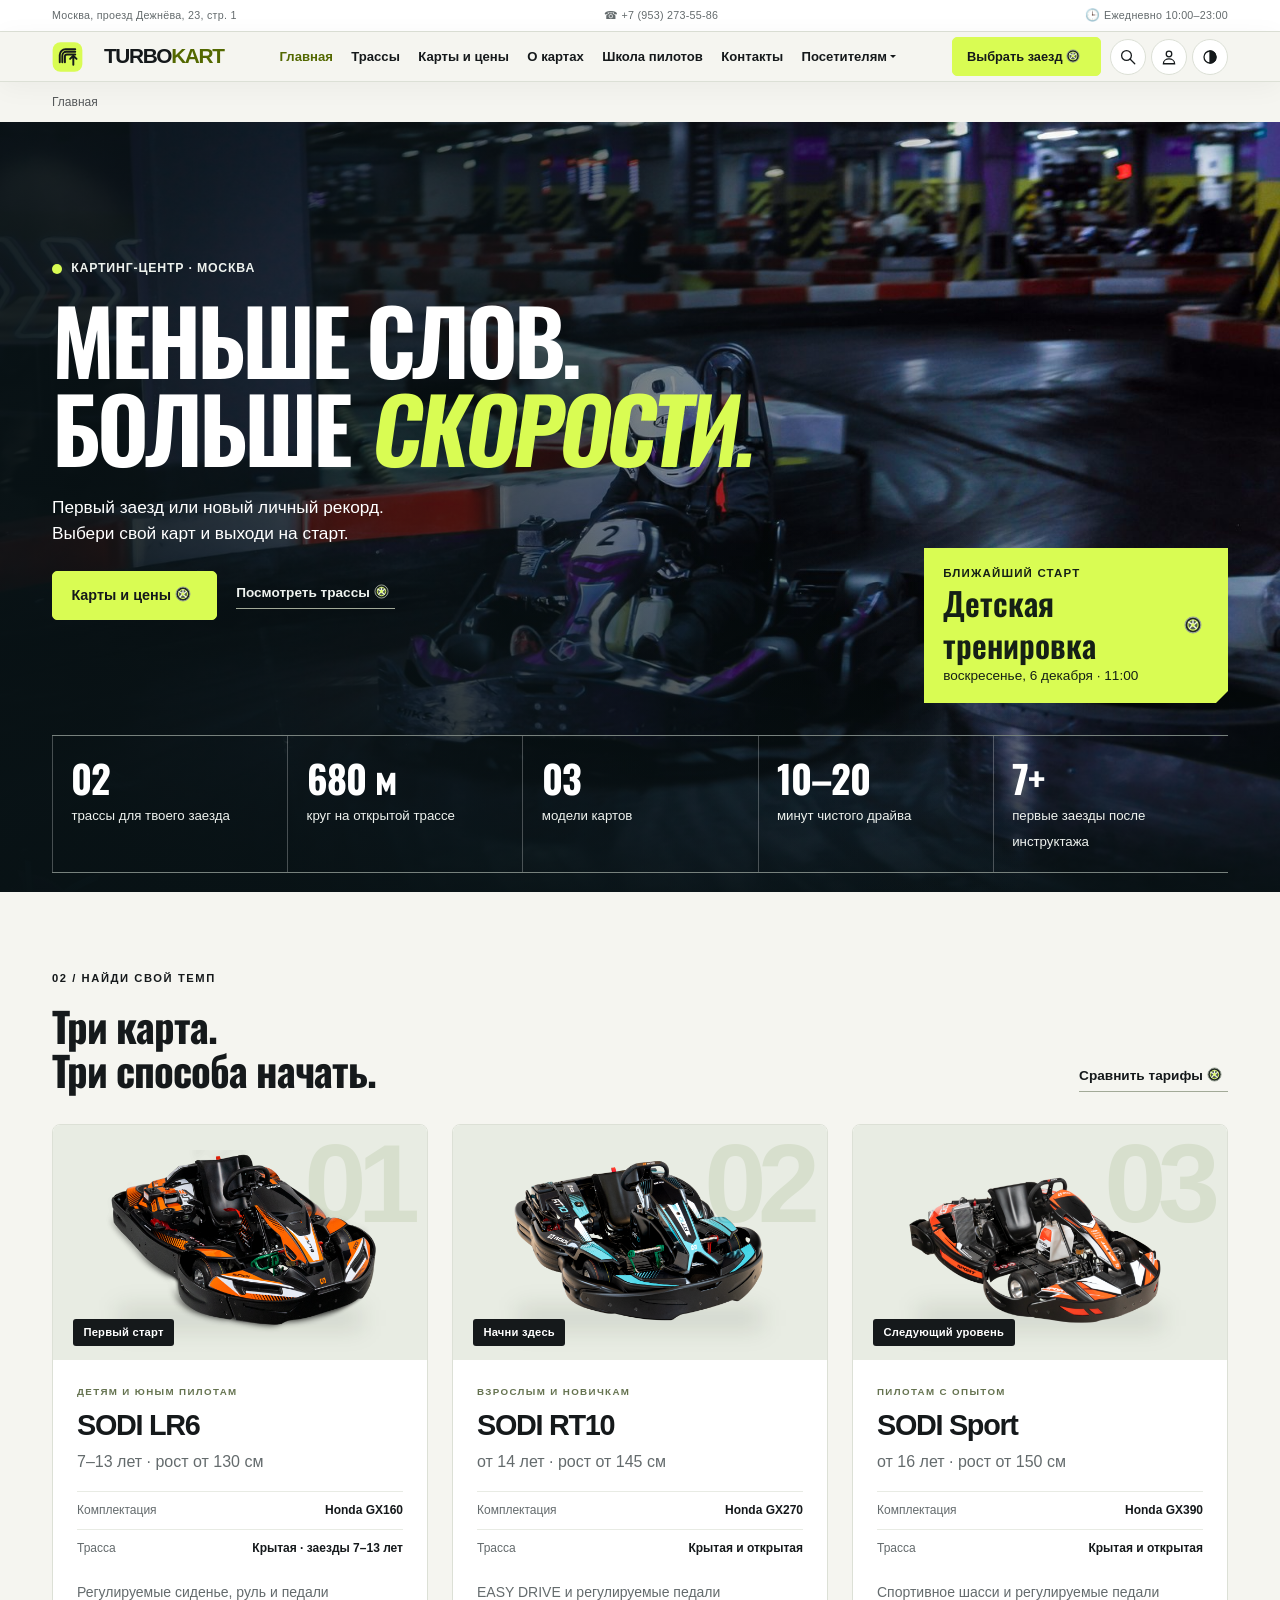
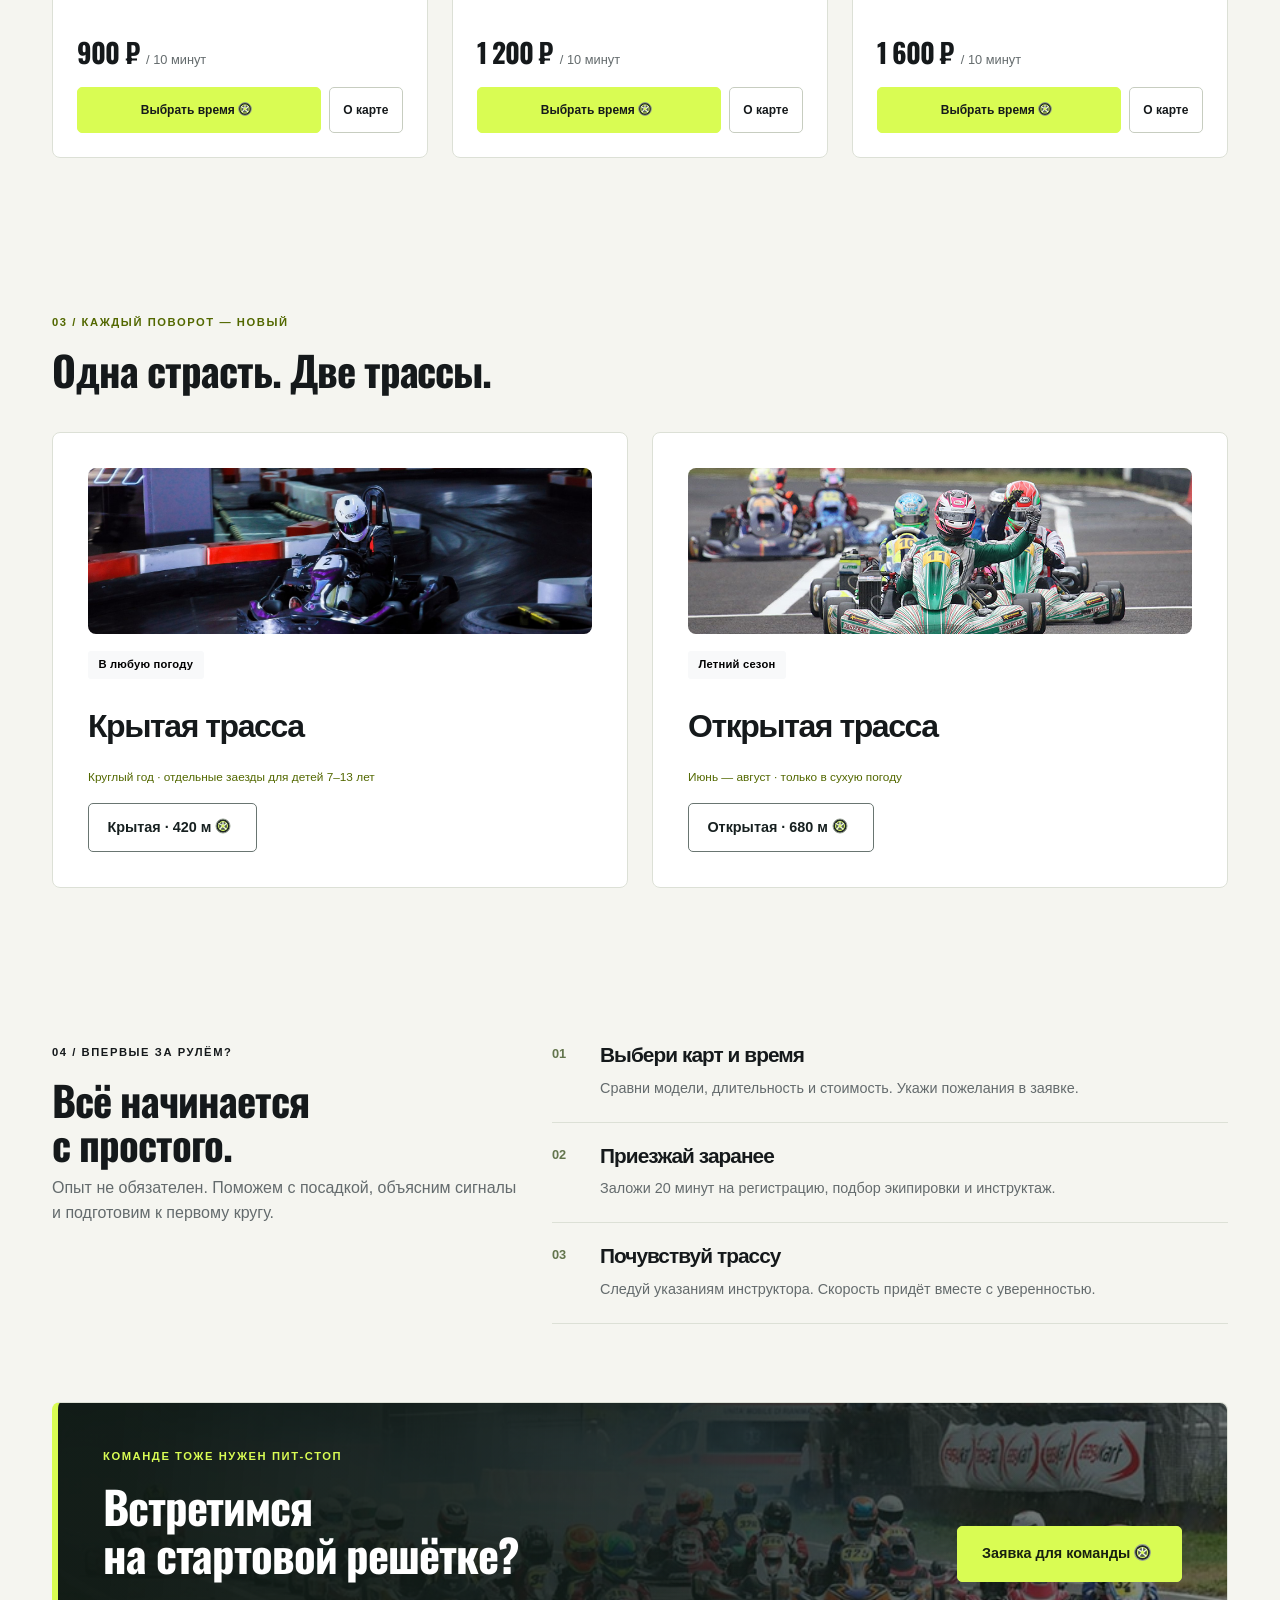
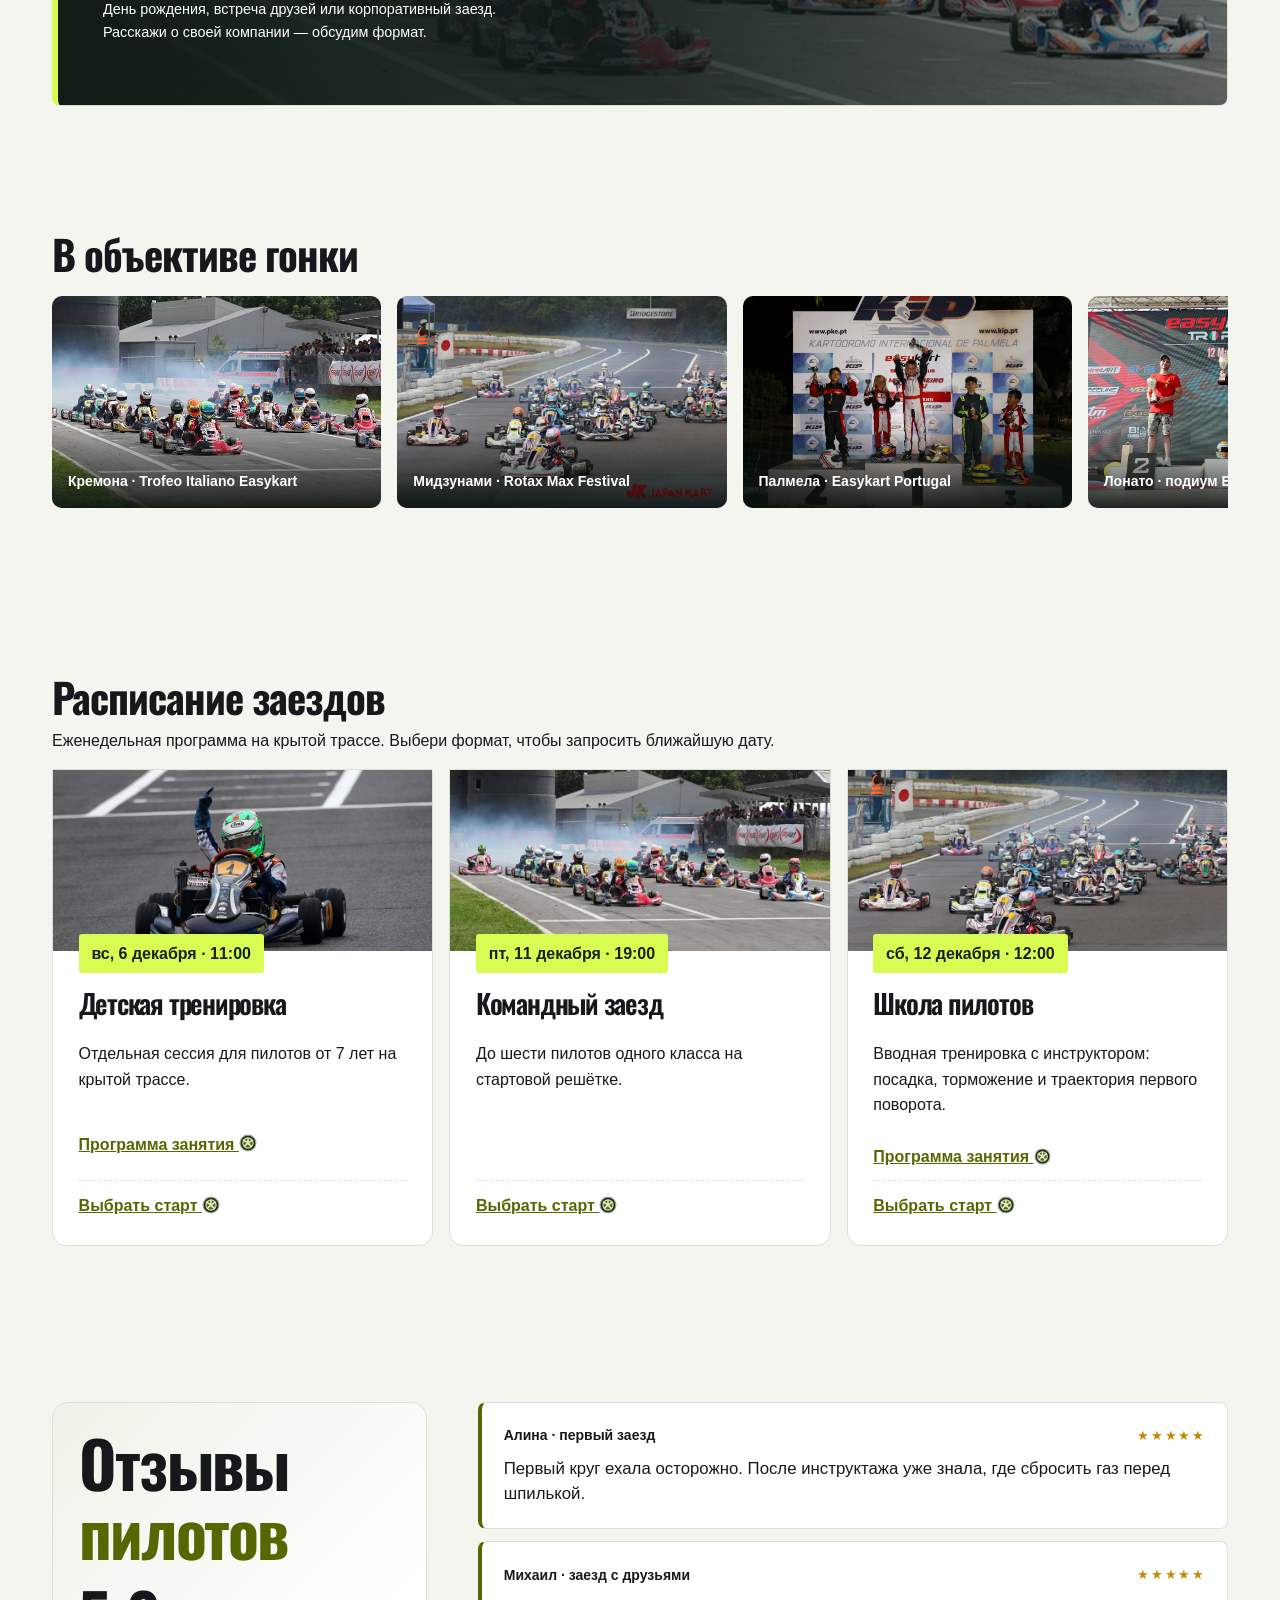
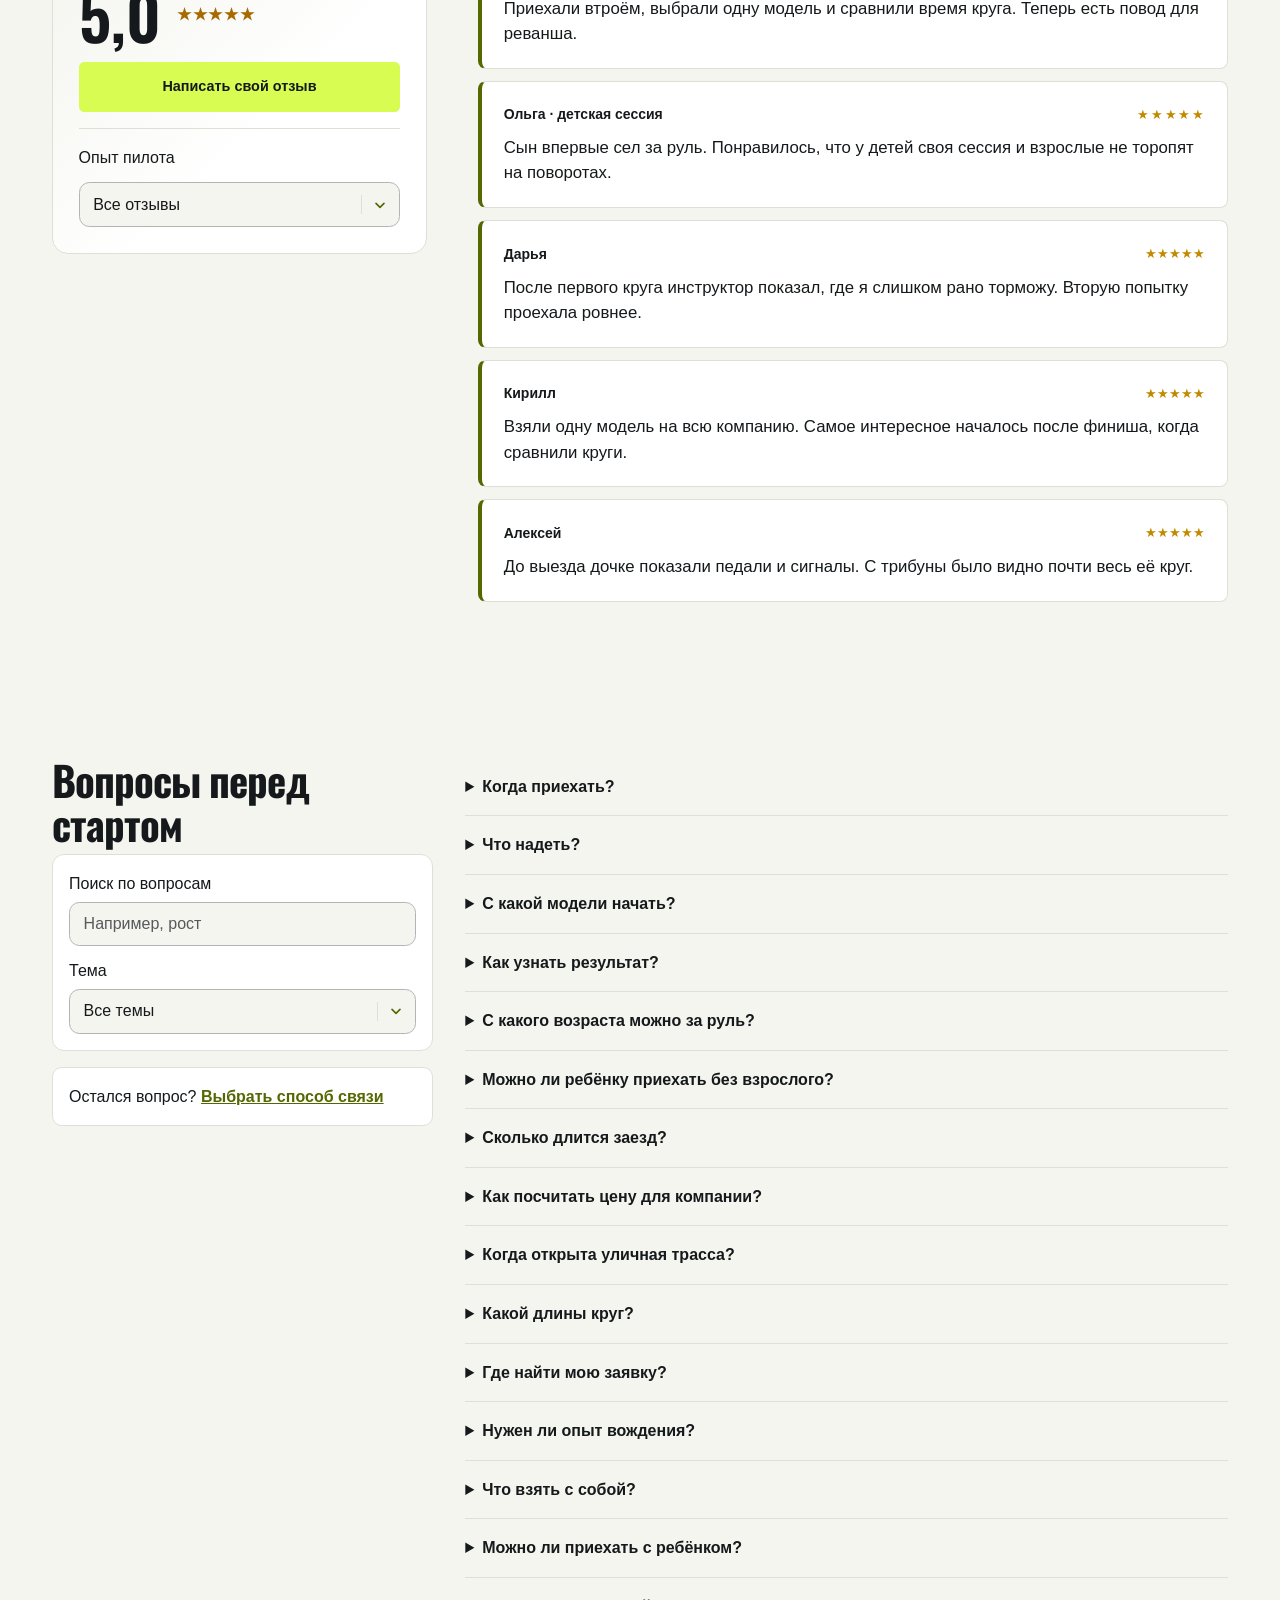
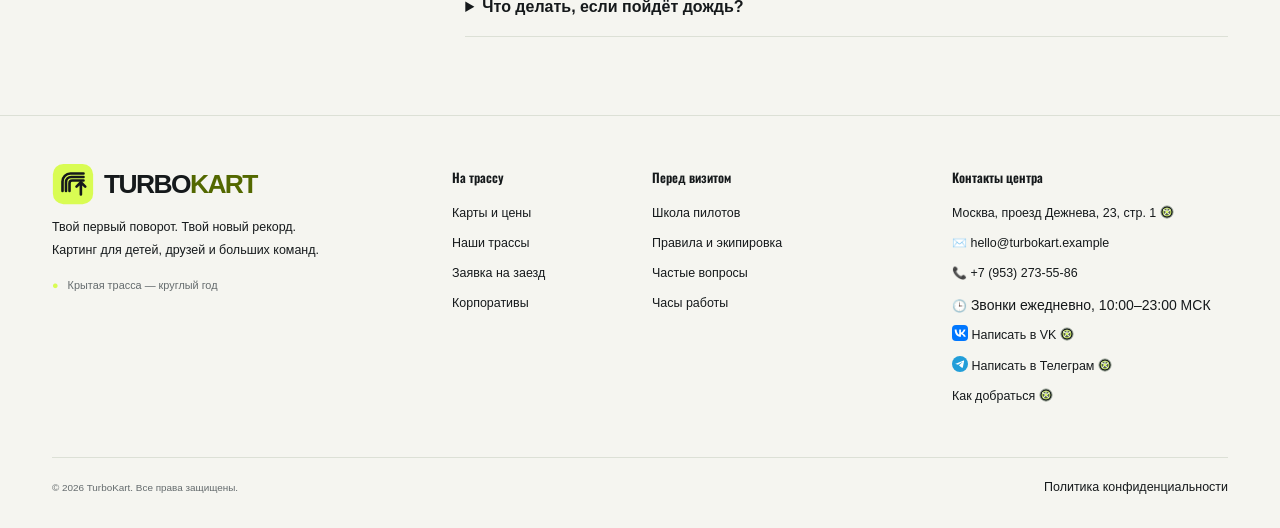
==== commit d23eb2c0: "Обновить страницы TurboKart, кабинет пилота и оформление заездов" ====
--- a/index.html
+++ b/index.html
@@ -6,22 +6,23 @@
 <meta name="description" content="TurboKart — карты для детей и взрослых, трассы и понятные тарифы за время заезда. Учебный проект.">
 <title>Картинг, который захочется повторить — TurboKart</title>
 <link rel="stylesheet" href="https://cdn.jsdelivr.net/npm/bootstrap@5.3.8/dist/css/bootstrap.min.css">
-<link rel="stylesheet" href="css/custom.css?v=20261110a">
+<link rel="stylesheet" href="css/custom.css?v=20261112">
+<link rel="stylesheet" href="css/racing.css?v=3">
 </head>
 <body>
 <a class="skip-link" href="#main">К содержанию</a>
-<header class="site-header">
 <div class="topline">
 <div class="container d-flex flex-wrap justify-content-between gap-2">
-<span>Крытая трасса круглый год · открытая летом</span>
-<span>Ежедневно 10:00–23:00</span>
-</div>
-</div>
-<nav class="navbar navbar-expand-lg navbar-dark">
-<div class="container">
-<a class="navbar-brand brand" href="index.html">TURBO<span>KART</span>
+<a href="contacts.html#location">Москва, проезд Дежнёва, 23, стр. 1</a><a href="tel:+79532735586">☎ +7 (953) 273-55-86</a>
+<span><span class="contact-icon" aria-hidden="true">🕒</span>&nbsp;Ежедневно 10:00–23:00</span>
+</div>
+</div>
+<header class="site-header"><nav class="navbar navbar-expand-xl">
+<div class="container">
+<a class="navbar-brand brand" href="index.html"><img class="brand-mark" src="images/turbokart-mark.svg" width="42" height="42" alt="">TURBO<span>KART</span>
 <small>КАРТИНГ-ЦЕНТР</small>
 </a>
+<div class="nav-tools"><button type="button" data-panel="site-search" title="Поиск" aria-label="Поиск"><svg aria-hidden="true" viewBox="0 0 24 24" fill="none" stroke="currentColor" stroke-width="1.7" stroke-linecap="round"><circle cx="10" cy="10" r="6.5"/><path d="m15 15 6 6"/></svg></button><a href="pilot.html" title="Кабинет пилота" aria-label="Кабинет пилота"><svg aria-hidden="true" viewBox="0 0 24 24" fill="none" stroke="currentColor" stroke-width="1.7" stroke-linecap="round"><circle cx="12" cy="8" r="3.7"/><path d="M4.5 21c0-8.5 15-8.5 15 0z"/></svg></a><button type="button" id="theme-switch" role="switch" aria-checked="false" aria-label="Тёмная тема" title="Переключить тему"><svg aria-hidden="true" viewBox="0 0 24 24" fill="none" stroke="currentColor" stroke-width="1.7" stroke-linecap="round"><circle cx="12" cy="12" r="8"/><path d="M12 4a8 8 0 0 1 0 16z" fill="currentColor"/></svg></button></div>
 <button class="navbar-toggler" type="button" data-bs-toggle="collapse" data-bs-target="#mainNavbar" aria-controls="mainNavbar" aria-expanded="false" aria-label="Открыть меню">
 <span class="navbar-toggler-icon">
 </span>
@@ -31,12 +32,14 @@
 <li class="nav-item">
 <a class="nav-link active" aria-current=page href="index.html">Главная</a>
 </li>
+<li class="nav-item"><a class="nav-link" href="tracks.html">Трассы</a></li>
 <li class="nav-item">
 <a class="nav-link "  href="catalog.html">Карты и цены</a>
 </li>
 <li class="nav-item">
 <a class="nav-link "  href="product.html">О картах</a>
 </li>
+<li class="nav-item"><a class="nav-link" href="school.html">Школа пилотов</a></li>
 <li class="nav-item">
 <a class="nav-link "  href="contacts.html">Контакты</a>
 </li>
@@ -44,60 +47,61 @@
 <button class="nav-link dropdown-toggle" type="button" data-bs-toggle="dropdown" aria-expanded="false">Посетителям</button>
 <ul class="dropdown-menu">
 <li>
-<a class="dropdown-item" href="index.html#tracks">Трассы</a>
+<a class="dropdown-item" href="contacts.html#rules">Правила и вопросы</a>
 </li>
 <li>
-<a class="dropdown-item" href="contacts.html#rules">Правила и вопросы</a>
-</li>
-<li>
+<a class="dropdown-item" href="contacts.html#location">Как добраться</a>
+</li><li>
 <a class="dropdown-item" href="contacts.html#schedule">Часы работы</a>
 </li>
 </ul>
 </li>
 </ul>
-<a class="btn btn-primary" href="order.html">Выбрать заезд <span aria-hidden="true">↗</span>
+<a class="btn btn-primary" href="order.html">Выбрать заезд <span class="link-wheel" aria-hidden="true"></span>
 </a>
 </div>
 </div>
 </nav>
 </header>
 <main id="main">
-<section class="hero">
-<div class="hero-photo" role="img" aria-label="Пилот на карте проходит поворот крытой трассы">
-</div>
-<div class="container hero-content">
-<div class="row">
-<div class="col-lg-8">
-<p class="eyebrow text-accent">01 / ВСТРЕЧАЕМСЯ НА СТАРТЕ</p>
-<h1>МЕНЬШЕ СЛОВ.<br>БОЛЬШЕ <span>СКОРОСТИ.</span>
-</h1>
-<p class="hero-lead">Первый заезд или новый личный рекорд.<br>Выбери свой карт — остальное начнётся на трассе.</p>
-<div class="d-flex flex-wrap gap-3">
-<a class="btn btn-primary btn-lg" href="catalog.html">Карты и цены ↗</a>
-<a class="btn btn-outline-light btn-lg" href="#tracks">Посмотреть трассы</a>
-</div>
-</div>
-</div>
-<div class="hero-stats row g-4">
-<div class="col-6 col-md-3">
+<nav class="container site-crumbs" aria-label="Хлебные крошки"><ol class="breadcrumb"><li class="breadcrumb-item active" aria-current="page">Главная</li></ol></nav>
+<section class="start-grid full-start" aria-labelledby="start-title">
+<img class="start-backdrop" src="images/hero-kart.jpg" alt="" fetchpriority="high"><div class="container start-inner"><div class="start-layout">
+<div class="start-copy">
+<p class="start-location"><i aria-hidden="true"></i> Картинг-центр · Москва</p>
+<h1 id="start-title">Меньше слов.<br>Больше <em>скорости.</em></h1>
+<p>Первый заезд или новый личный рекорд.<br>Выбери свой карт и выходи на старт.</p>
+<div class="start-actions"><a class="btn btn-primary" href="catalog.html">Карты и цены <span class="link-wheel" aria-hidden="true"></span></a><a class="text-link" href="tracks.html">Посмотреть трассы <span class="link-wheel" aria-hidden="true"></span></a></div>
+</div>
+<div class="start-visual">
+
+<a class="start-ticket" href="#calendar">
+<span class="ticket-copy"><small>Ближайший старт</small><strong id="next-title">Расписание заездов</strong><span id="next-time"></span></span>
+<span class="link-wheel" aria-hidden="true"></span></a>
+</div></div>
+<div class="hero-stats row row-cols-2 row-cols-md-3 row-cols-lg-5 g-4">
+<div class="col">
 <strong>02</strong>
 <span>трассы для твоего заезда</span>
 </div>
-<div class="col-6 col-md-3">
+<div class="col">
+<strong>680 м</strong>
+<span>круг на открытой трассе</span>
+</div>
+<div class="col">
 <strong>03</strong>
 <span>модели картов</span>
 </div>
-<div class="col-6 col-md-3">
+<div class="col">
 <strong>10–20</strong>
 <span>минут чистого драйва</span>
 </div>
-<div class="col-6 col-md-3">
+<div class="col">
 <strong>7+</strong>
 <span>первые заезды после инструктажа</span>
 </div>
 </div>
-</div>
-</section>
+</div></section>
 <section class="section section-decor" id="popular">
 <div class="container">
 <div class="section-heading">
@@ -105,7 +109,7 @@
 <p class="eyebrow">02 / НАЙДИ СВОЙ ТЕМП</p>
 <h2>Три карта.<br>Три способа начать.</h2>
 </div>
-<a class="text-link" href="catalog.html#prices">Сравнить тарифы ↗</a>
+<a class="text-link" href="catalog.html#prices">Сравнить тарифы <span class="link-wheel" aria-hidden="true"></span></a>
 </div>
 <div class="row g-4">
 <div class="col-12 col-md-6 col-lg-4">
@@ -136,7 +140,7 @@
 <span> / 10 минут</span>
 </p>
 <div class="d-flex gap-2">
-<a class="btn btn-primary flex-grow-1" href="order.html?kart=lr6">Выбрать время ↗</a>
+<a class="btn btn-primary flex-grow-1" href="order.html?kart=lr6">Выбрать время <span class="link-wheel" aria-hidden="true"></span></a>
 <a class="btn btn-outline-dark" href="product.html?kart=lr6">О карте</a>
 </div>
 </div>
@@ -171,7 +175,7 @@
 <span> / 10 минут</span>
 </p>
 <div class="d-flex gap-2">
-<a class="btn btn-primary flex-grow-1" href="order.html?kart=rt10">Выбрать время ↗</a>
+<a class="btn btn-primary flex-grow-1" href="order.html?kart=rt10">Выбрать время <span class="link-wheel" aria-hidden="true"></span></a>
 <a class="btn btn-outline-dark" href="product.html?kart=rt10">О карте</a>
 </div>
 </div>
@@ -206,7 +210,7 @@
 <span> / 10 минут</span>
 </p>
 <div class="d-flex gap-2">
-<a class="btn btn-primary flex-grow-1" href="order.html?kart=sport">Выбрать время ↗</a>
+<a class="btn btn-primary flex-grow-1" href="order.html?kart=sport">Выбрать время <span class="link-wheel" aria-hidden="true"></span></a>
 <a class="btn btn-outline-dark" href="product.html?kart=sport">О карте</a>
 </div>
 </div>
@@ -223,37 +227,23 @@
 <h2>Одна страсть. Две трассы.</h2>
 <div class="row g-4 mt-3">
 <div class="col-md-6">
-<article class="track-panel h-100">
+<article class="track-panel h-100"><img class="track-thumb" src="images/hero-kart.jpg" alt="" loading="lazy">
 <span class="badge text-bg-light">В любую погоду</span>
 <h3>Крытая трасса</h3>
-<p>Узкая шпилька, двойной разворот и связка из быстрых смен направления. Здесь важнее точная траектория, чем максимальная скорость.</p>
-<figure class="track-map"><img src="images/track-indoor.svg" alt="Крытая трасса: схема маршрута с 16 поворотами, стартом и направлением движения" loading="lazy" width="600" height="360"></figure>
-<dl class="track-stats row row-cols-2 g-3 mb-4">
-<div class="col"><dt>Длина</dt><dd>420 м</dd></div>
-<div class="col"><dt>Поворотов</dt><dd>16</dd></div>
-<div class="col"><dt>Рекорд круга</dt><dd>34,8 с</dd></div>
-<div class="col"><dt>Круг новичка</dt><dd>50–65 с</dd></div>
-</dl>
+
 
 <p class="track-meta">Круглый год · отдельные заезды для детей 7–13 лет</p>
-<a href="order.html?track=indoor" class="btn btn-outline-light">Хочу на крытую ↗</a>
+<a href="tracks.html#indoor" class="btn btn-outline-light">Крытая · 420 м <span class="link-wheel" aria-hidden="true"></span></a>
 </article>
 </div>
 <div class="col-md-6">
-<article class="track-panel track-outdoor h-100">
+<article class="track-panel track-outdoor h-100"><img class="track-thumb" src="images/race-gallery-8.jpg" alt="" loading="lazy">
 <span class="badge text-bg-light">Летний сезон</span>
 <h3>Открытая трасса</h3>
-<p>Скоростная прямая, волнообразная S-связка и две шпильки в технической части. Быстрые участки чередуются с точными торможениями.</p>
-<figure class="track-map"><img src="images/track-outdoor.svg" alt="Открытая трасса: схема маршрута с 18 поворотами, стартом и направлением движения" loading="lazy" width="600" height="360"></figure>
-<dl class="track-stats row row-cols-2 g-3 mb-4">
-<div class="col"><dt>Длина</dt><dd>680 м</dd></div>
-<div class="col"><dt>Поворотов</dt><dd>18</dd></div>
-<div class="col"><dt>Рекорд круга</dt><dd>49,6 с</dd></div>
-<div class="col"><dt>Круг новичка</dt><dd>70–90 с</dd></div>
-</dl>
+
 
 <p class="track-meta">Июнь — август · только в сухую погоду</p>
-<a href="order.html?track=outdoor" class="btn btn-outline-light">Выбрать открытую ↗</a>
+<a href="tracks.html#outdoor" class="btn btn-outline-light">Открытая · 680 м <span class="link-wheel" aria-hidden="true"></span></a>
 </article>
 </div>
 </div>
@@ -305,18 +295,50 @@
 <h2>Встретимся<br>на стартовой решётке?</h2>
 <p>День рождения, встреча друзей или корпоративный заезд.<br>Расскажи о своей компании — обсудим формат.</p>
 </div>
-<a class="btn btn-dark btn-lg" href="order.html?event=group">Заявка для команды ↗</a>
+<a class="btn btn-dark btn-lg" href="order.html?event=group">Заявка для команды <span class="link-wheel" aria-hidden="true"></span></a>
 </div>
 
 </div>
 </section>
 </div>
-</main>
+<section class="container section" aria-labelledby="gallery-title">
+<h2 id="gallery-title">В объективе гонки</h2>
+<div class="race-feed" tabindex="0" aria-label="Фотографии соревнований">
+<figure><img src="images/race-gallery-1.jpg" alt="Пелотон картов на старте заезда" loading="lazy"><figcaption>Кремона · Trofeo Italiano Easykart</figcaption></figure>
+<figure><img src="images/race-gallery-2.jpg" alt="Пилоты на трассе под стартовым флагом" loading="lazy"><figcaption>Мидзунами · Rotax Max Festival</figcaption></figure>
+<figure><img src="images/race-gallery-3.jpg" alt="Призёры с кубками на подиуме" loading="lazy"><figcaption>Палмела · Easykart Portugal</figcaption></figure>
+<figure><img src="images/race-gallery-4.jpg" alt="Награждение пилотов Easykart" loading="lazy"><figcaption>Лонато · подиум Easykart</figcaption></figure>
+<figure><img src="images/race-gallery-5.jpg" alt="Junior · борьба на трассе" loading="lazy"><figcaption>Мидзунами · Junior · борьба на трассе</figcaption></figure>
+<figure><img src="images/race-gallery-6.jpg" alt="Mini · заезд" loading="lazy"><figcaption>Мидзунами · Mini · заезд</figcaption></figure>
+<figure><img src="images/race-gallery-7.jpg" alt="Masters · заезд" loading="lazy"><figcaption>Мидзунами · Masters · заезд</figcaption></figure>
+<figure><img src="images/race-gallery-8.jpg" alt="Senior · заезд" loading="lazy"><figcaption>Мидзунами · Senior · заезд</figcaption></figure>
+<figure><img src="images/race-gallery-9.jpg" alt="Участники фестиваля" loading="lazy"><figcaption>Мидзунами · Участники фестиваля</figcaption></figure>
+<figure><img src="images/race-gallery-10.jpg" alt="Junior · награждение" loading="lazy"><figcaption>Мидзунами · Junior · награждение</figcaption></figure>
+</div></section>
+<section class="container section" id="calendar"><h2>Расписание заездов</h2><p>Еженедельная программа на крытой трассе. Выбери формат, чтобы запросить ближайшую дату.</p><div class="tk-cards" id="event-cards"></div></section>
+<section class="container section" id="reviews"><div class="review-intro"><h2>Отзывы <span>пилотов</span></h2><div class="review-score"><strong>5,0</strong><span><b aria-label="Пять звёзд">★★★★★</b></span></div>
+<button type="button" class="btn btn-primary" data-panel="review-dialog" aria-haspopup="dialog">Написать свой отзыв</button>
+<label class="tk-controls">Опыт пилота <select id="review-filter"><option value="all">Все отзывы</option><option value="first">Первый заезд</option><option value="group">Компанией</option><option value="kids">С детьми</option></select></label></div>
+<div class="review-list"><div class="row g-3">
+<div class="col-md-4" data-review="first"><figure class="pilot-review"><div role="img" aria-label="5 из 5 звёзд" style="color:#c28a00;letter-spacing:.12em">★★★★★</div><blockquote>Первый круг ехала осторожно. После инструктажа уже знала, где сбросить газ перед шпилькой.</blockquote><figcaption>Алина · первый заезд</figcaption></figure></div>
+<div class="col-md-4" data-review="group"><figure class="pilot-review"><div role="img" aria-label="5 из 5 звёзд" style="color:#c28a00;letter-spacing:.12em">★★★★★</div><blockquote>Приехали втроём, выбрали одну модель и сравнили время круга. Теперь есть повод для реванша.</blockquote><figcaption>Михаил · заезд с друзьями</figcaption></figure></div>
+<div class="col-md-4" data-review="kids"><figure class="pilot-review"><div role="img" aria-label="5 из 5 звёзд" style="color:#c28a00;letter-spacing:.12em">★★★★★</div><blockquote>Сын впервые сел за руль. Понравилось, что у детей своя сессия и взрослые не торопят на поворотах.</blockquote><figcaption>Ольга · детская сессия</figcaption></figure></div>
+<div data-review="first"><figure class="pilot-review"><div role="img" aria-label="5 из 5 звёзд">★★★★★</div><blockquote>После первого круга инструктор показал, где я слишком рано торможу. Вторую попытку проехала ровнее.</blockquote><figcaption>Дарья</figcaption></figure></div><div data-review="group"><figure class="pilot-review"><div role="img" aria-label="5 из 5 звёзд">★★★★★</div><blockquote>Взяли одну модель на всю компанию. Самое интересное началось после финиша, когда сравнили круги.</blockquote><figcaption>Кирилл</figcaption></figure></div><div data-review="kids"><figure class="pilot-review"><div role="img" aria-label="5 из 5 звёзд">★★★★★</div><blockquote>До выезда дочке показали педали и сигналы. С трибуны было видно почти весь её круг.</blockquote><figcaption>Алексей</figcaption></figure></div></div><dialog id="review-dialog" class="tool-dialog" aria-labelledby="review-title"><form method="dialog"><button aria-label="Закрыть">×</button></form><h3 id="review-title">Твой отзыв</h3><form id="write-review">
+<label>Имя<input name="author" required maxlength="50"></label><label>Опыт<select name="category"><option value="first">Первый заезд</option><option value="group">Компанией</option><option value="kids">С детьми</option></select></label><label>Оценка<select name="score"><option value="5">5 / 5</option><option value="4">4 / 5</option><option value="3">3 / 5</option><option value="2">2 / 5</option><option value="1">1 / 5</option></select></label><label>Отзыв<textarea name="body" required maxlength="1000"></textarea></label><button class="btn btn-primary">Сохранить в этом браузере</button><p role="status" id="review-status"></p></form></dialog></div></section>
+<section class="container section" id="race-faq"><div class="faq-layout"><div class="faq-sidebar"><h2>Вопросы перед стартом</h2><div class="tk-controls"><label>Поиск по вопросам<input type="search" class="form-control" id="faq-query" placeholder="Например, рост"></label><label>Тема <select id="faq-topic"><option>Все темы</option><option>Первый визит</option><option>Дети</option><option>Тарифы</option><option>Трассы</option></select></label></div><p class="question-help">Остался вопрос? <a href="contacts.html#channels">Выбрать способ связи</a></p></div><div><p id="faq-empty" role="status" hidden>Подходящих вопросов нет.</p><details name="before-start" id="question-1" class="tk-detail" data-topic="Первый визит"><summary>Когда приехать?</summary><p>За 20 минут до старта, чтобы подобрать экипировку и пройти инструктаж.</p></details><details name="before-start" id="question-2" class="tk-detail" data-topic="Первый визит"><summary>Что надеть?</summary><p>Закрытую обувь и удобную одежду. Длинные волосы собери перед заездом.</p></details><details name="before-start" id="question-3" class="tk-detail" data-topic="Первый визит"><summary>С какой модели начать?</summary><p>Для первого взрослого заезда подойдёт RT10. Детская модель — LR6.</p></details><details name="before-start" id="question-4" class="tk-detail" data-topic="Первый визит"><summary>Как узнать результат?</summary><p>В кабинете пилота открой «Результаты заездов». В примере доступны времена пяти кругов.</p></details><details name="before-start" id="question-5" class="tk-detail" data-topic="Дети"><summary>С какого возраста можно за руль?</summary><p>Для LR6 — от 7 лет при росте от 130 см.</p></details><details name="before-start" id="question-6" class="tk-detail" data-topic="Дети"><summary>Можно ли ребёнку приехать без взрослого?</summary><p>Ребёнок должен приехать со взрослым. Взрослый остаётся в центре до конца заезда. На крытой трассе дети 7–13 лет ездят самостоятельно в отдельной сессии.</p></details><details name="before-start" id="question-7" class="tk-detail" data-topic="Тарифы"><summary>Сколько длится заезд?</summary><p>Можно выбрать 10, 15 или 20 минут.</p></details><details name="before-start" id="question-8" class="tk-detail" data-topic="Тарифы"><summary>Как посчитать цену для компании?</summary><p>В заявке укажи модель, длительность и число пилотов. Итог обновится сразу.</p></details><details name="before-start" id="question-9" class="tk-detail" data-topic="Трассы"><summary>Когда открыта уличная трасса?</summary><p>С июня по август в сухую погоду.</p></details><details name="before-start" id="question-10" class="tk-detail" data-topic="Трассы"><summary>Какой длины круг?</summary><p>Крытая трасса — 420 м, открытая — 680 м.</p></details><details name="before-start" id="question-11" class="tk-detail" data-topic="Тарифы"><summary>Где найти мою заявку?</summary><p>Войди в кабинет до оформления, затем открой «Мои заезды» на том же устройстве.</p></details><details name="before-start" id="question-12" class="tk-detail" data-topic="Первый визит"><summary>Нужен ли опыт вождения?</summary><div>Нет. Для первого визита выбирайте RT10. До заезда инструктор объяснит управление и сигналы на трассе.</div></details><details name="before-start" id="question-13" class="tk-detail" data-topic="Первый визит"><summary>Что взять с собой?</summary><div>Удобную одежду и закрытую обувь. Длинные волосы необходимо убрать, свободные шарфы и украшения снять. Шлем и экипировку выдадут перед стартом.</div></details><details name="before-start" id="question-14" class="tk-detail" data-topic="Дети"><summary>Можно ли приехать с ребёнком?</summary><div>
+<p>Да. Для детей 7–13 лет проводятся отдельные заезды на крытой трассе. С 14 лет можно участвовать в общих заездах при росте от 145 см и допуске инструктора. После инструктажа ребёнок самостоятельно управляет одноместным картом. Совместного заезда в одном карте с инструктором у нас нет. Условия по моделям:</p>
+<ul>
+<li><a href="catalog.html#kart-lr6">SODI LR6</a> — 7–13 лет, рост от 130 см.</li>
+<li><a href="catalog.html#kart-rt10">SODI RT10</a> — от 14 лет, рост от 145 см.</li>
+<li><a href="catalog.html#kart-sport">SODI Sport</a> — от 16 лет, рост от 150 см; для пилотов с опытом.</li>
+</ul>
+<p class="mb-0">Название модели открывает её карточку в каталоге. Окончательный допуск определяет инструктор после проверки посадки. Сопровождающий взрослый остаётся в центре, а не едет в карте вместе с ребёнком.</p>
+</div></details><details name="before-start" id="question-15" class="tk-detail" data-topic="Трассы"><summary>Что делать, если пойдёт дождь?</summary><div>Крытая трасса работает в любую погоду. Открытая — только летом в сухую погоду. Если заезд на открытой трассе отменён из-за погоды, вы можете выбрать перенос на другое время или возврат оплаты.</div></details></div></div></section></main>
 <footer class="site-footer">
 <div class="container">
 <div class="row g-4">
 <div class="col-12 col-lg-4">
-<a class="brand footer-brand" href="index.html">TURBO<span>KART</span>
+<a class="brand footer-brand" href="index.html"><img class="brand-mark" src="images/turbokart-mark.svg" width="42" height="42" alt="">TURBO<span>KART</span>
 </a>
 <p class="mt-3 footer-description">Твой первый поворот. Твой новый рекорд.<br>Картинг для детей, друзей и больших команд.</p>
 <span class="availability">
@@ -325,36 +347,40 @@
 <div class="col-6 col-lg-2">
 <h2>На трассу</h2>
 <a href="catalog.html">Карты и цены</a>
-<a href="index.html#tracks">Наши трассы</a>
+<a href="tracks.html">Наши трассы</a>
 <a href="order.html">Заявка на заезд</a>
 <a href="index.html#events">Корпоративы</a>
 </div>
 <div class="col-6 col-lg-3">
 <h2>Перед визитом</h2>
+<a href="school.html">Школа пилотов</a>
 <a href="contacts.html#rules">Правила и экипировка</a>
-<a href="contacts.html#faq">Частые вопросы</a>
+<a href="index.html#race-faq">Частые вопросы</a>
 <a href="contacts.html#schedule">Часы работы</a>
 </div>
 <div class="col-12 col-lg-3">
 <h2>Контакты центра</h2>
-<p>Москва · виртуальная площадка</p>
-<p>Ежедневно 10:00–23:00</p>
-<a href="mailto:hello@turbokart.example">hello@turbokart.example</a>
-<p class="small mt-2">Телефон и точный адрес будут добавлены перед реальным открытием.</p>
-<a href="contacts.html">Контакты и как добраться ↗</a>
+<a href="https://yandex.ru/maps/?ll=37.637686%2C55.869410&amp;pt=37.637686,55.869410&amp;z=17" target="_blank" rel="noopener">Москва, проезд Дежнева, 23, стр. 1 <span class="link-wheel" aria-hidden="true"></span></a>
+<a href="mailto:hello@turbokart.example"><span class="contact-icon" aria-hidden="true">✉️</span>&nbsp;hello@turbokart.example</a>
+<a href="tel:+79532735586"><span class="contact-icon" aria-hidden="true">📞</span>&nbsp;+7 (953) 273-55-86</a><small class="d-block mb-2"><span class="contact-icon" aria-hidden="true">🕒</span>&nbsp;Звонки ежедневно, 10:00–23:00 МСК</small>
+<a href="https://vk.ru/id331658652" target="_blank" rel="noopener noreferrer"><img class="social-icon" src="images/vk.svg" alt="" width="16" height="16">&nbsp;Написать в VK <span class="link-wheel" aria-hidden="true"></span></a>
+<a href="https://t.me/artemi_daa" target="_blank" rel="noopener noreferrer"><img class="social-icon" src="images/telegram.svg" alt="" width="16" height="16">&nbsp;Написать в Телеграм <span class="link-wheel" aria-hidden="true"></span></a>
+<a href="contacts.html#location">Как добраться <span class="link-wheel" aria-hidden="true"></span></a>
 </div>
 </div>
 <div class="footer-bottom d-flex flex-wrap justify-content-between gap-2">
-<span>© 2026 TurboKart</span>
-<span>Учебный проект. Тарифы и условия демонстрационные. Заявки не отправляются.</span>
+<span>© 2026 TurboKart. Все права защищены.</span>
+<a href="contacts.html#privacy">Политика конфиденциальности</a>
 </div>
 </div>
 </footer>
 <script src="https://cdn.jsdelivr.net/npm/bootstrap@5.3.8/dist/js/bootstrap.bundle.min.js">
 </script>
-<script src="js/karts.js?v=20261109c">
+<script src="js/karts.js?v=20261112">
 </script>
-<script src="js/main.js?v=20261109d">
+<script src="js/main.js?v=20261112b">
 </script>
+<dialog id="site-search" aria-labelledby="search-heading" class="tool-dialog"><form method="dialog"><button aria-label="Закрыть">×</button></form><h2 id="search-heading">Поиск по сайту</h2><label for="search-query">Страница или тема</label><input class="form-control" id="search-query" type="search" placeholder="Например, трассы"><p id="search-caption" aria-live="polite"></p><ul id="search-results"></ul></dialog>
+<script src="js/interface.js?v=10"></script>
 </body>
 </html>
--- a/css/racing.css
+++ b/css/racing.css
@@ -0,0 +1,272 @@
+@font-face {
+  font-family:Oswald; src:url("../fonts/oswald.ttf") format("truetype");
+  font-weight:200 700; font-display:swap;
+}
+:root { --display:Oswald,"Arial Narrow",sans-serif; --cut:24px; }
+body :is(h1,h2), .price-amount,.hero-stats strong,.driver-metrics dd {font-family:var(--display);letter-spacing:-.025em;}
+body main h2 {line-height:1.08;}
+.site-header {box-shadow:0 5px 28px #1017110b;}
+.navbar-brand.brand {letter-spacing:-.065em;}
+.topline a {text-decoration:none;}
+.footer-bottom {align-items:baseline;}
+.footer-bottom a {margin-inline-start:auto;text-align:right;}
+.start-grid {padding-block:clamp(1rem,3vw,3rem) 0;}
+.start-layout {display:grid;grid-template-columns:minmax(0, .86fr) minmax(0, 1.14fr);gap:clamp(1.2rem,4vw,4rem);align-items:stretch;}
+.start-copy {align-self:center;padding:1.2rem 0;}
+.start-location {display:flex;align-items:center;gap:.55rem;color:var(--muted);font-size:.77rem;font-weight:700;letter-spacing:.065em;text-transform:uppercase;}
+.start-location i {width:.65rem;height:.65rem;border-radius:50%;background:var(--brand-text);}
+.start-copy h1 {text-transform:uppercase;font-size:clamp(4rem,6.9vw,7.4rem);font-weight:650;line-height:.99;letter-spacing:-.045em;margin:1rem 0 1.45rem;}
+.start-copy h1 em {display:inline-block;color:var(--brand-text);font-style:normal;transform:skewX(-8deg);transform-origin:left bottom;}
+.start-copy > p:not(.start-location) {font-size:clamp(1rem,1.35vw,1.22rem);line-height:1.5;}
+.start-actions {display:flex;align-items:center;flex-wrap:wrap;gap:1.2rem;margin-top:1.5rem;}
+.start-visual {position:relative;isolation:isolate;overflow:hidden;min-height:27rem;background:#222826;clip-path:polygon(var(--cut) 0,100% 0,100% calc(100% - var(--cut)),calc(100% - var(--cut)) 100%,0 100%,0 var(--cut));}
+.start-visual > img {position:absolute;inset:0;width:100%;height:100%;object-fit:cover;object-position:65% center;}
+.start-visual::after {content:"";position:absolute;inset:0;background:linear-gradient(0deg,#101713a8,transparent 60%);z-index:0;pointer-events:none;}
+.start-ticket {position:absolute;z-index:1;bottom:1.25rem;left:1.25rem;right:1.25rem;display:flex;align-items:stretch;background:var(--accent);color:#152016;text-decoration:none;}
+.ticket-copy {padding:1rem 1.2rem;flex:1;display:grid;}
+.ticket-copy small {font-size:.72rem;font-weight:700;text-transform:uppercase;letter-spacing:.1em;}
+.ticket-copy strong {font:600 clamp(1.4rem,2.5vw,2.25rem)/1.3 var(--display);}
+.ticket-copy span {font-size:.85rem;}
+.ticket-arrow {display:grid;place-items:center;padding-inline:1.25rem;border-left:2px dashed #52632866;font-size:2rem;}
+.start-grid .hero-stats {margin:2rem 0 0;padding:0;border-block:1px solid var(--line);}
+.start-grid .hero-stats .col {margin:0;padding:1.15rem;border-left:1px solid var(--line);}
+.start-grid .hero-stats strong {font-size:clamp(2rem,3vw,3.1rem);line-height:1.25;}
+.start-grid .hero-stats span {color:var(--muted);font-size:.83rem;}
+.hero-stats .counting {color:var(--brand-text);}
+#event-cards article {position:relative;overflow:hidden;gap:.65rem;border-radius:0 0 14px 14px;padding-top:0;}
+#event-cards img {display:block;width:calc(100% + 2 * clamp(1rem,2vw,2rem));margin:0 calc(-1 * clamp(1rem,2vw,2rem));aspect-ratio:2.1;object-fit:cover;}
+#event-cards strong {align-self:start;margin-top:-1.7rem;position:relative;background:var(--accent);color:#182013;padding:.4rem .8rem;border-radius:.2rem;font-variant-numeric:tabular-nums;}
+#event-cards h3 {font:600 1.7rem var(--display);}
+#event-cards a:last-child {border-top:1px dashed var(--line);padding-top:.75rem;}
+#reviews {display:grid;grid-template-columns:1fr 2fr;align-items:start;gap:clamp(1.5rem,4vw,4rem);}
+.review-intro {display:grid;gap:1rem;padding:clamp(1rem,2vw,1.8rem);border:1px solid var(--line);border-radius:1rem;background:linear-gradient(135deg,color-mix(in srgb,var(--brand-text) 9%,var(--surface)),var(--surface) 65%);}
+.review-intro h2 span {display:block;color:var(--brand-text);}
+.review-intro :is(h2,.tk-controls) {margin:0;}
+.review-intro .tk-controls {display:grid;border:0;border-top:1px solid var(--line);border-radius:0;background:none;padding:1rem 0 0;}
+@media(min-width:768px) and (min-height:480px) {
+  .review-intro {position:sticky;top:calc(var(--header-height,4rem) + .65rem);}
+}
+.review-intro h2 {font-size:clamp(2.8rem,5vw,5rem);}
+.review-score {display:flex;align-items:center;gap:1rem;}
+.review-score strong {font:600 4rem/1 var(--display);}
+.review-score span {display:grid;color:var(--muted);}
+.review-score b {letter-spacing:.12em;color:#a86a00;}
+[data-bs-theme=dark] .review-score b {color:#ffca58;}
+.review-list .row {display:grid;grid-template-columns:1fr;margin:0;gap:.75rem;}
+.review-list .row > div {width:auto;padding:0;margin:0;}
+.pilot-review {display:grid;grid-template-columns:1fr auto;align-items:center;gap:.6rem 1rem;border-left:4px solid var(--brand-text);}
+.pilot-review blockquote {grid-column:1/-1;grid-row:2;margin:0;font-size:1.05rem;line-height:1.5;}
+.pilot-review figcaption {grid-row:1;grid-column:1;margin:0;font-weight:700;color:var(--ink);}
+.pilot-review [role=img] {grid-column:2;font-size:.84rem;}
+#site-search {border-radius:18px;border-top:4px solid var(--brand-text);box-shadow:0 25px 100px #0005;padding:clamp(1.2rem,3vw,2.4rem);}
+#site-search::backdrop {backdrop-filter:blur(5px);}
+#search-results span {align-self:start;border:1px solid var(--line);border-radius:2rem;padding:.12rem .55rem;}
+#search-query {padding:.85rem 1rem;}
+.pilot-identity {align-self:start;border-top:5px solid var(--brand-text);}
+.pilot-avatar {border-radius:12px 4px;font-family:var(--display);transform:skewX(-5deg);}
+.driver-metrics div {border-radius:4px 14px 4px 4px;border-top:3px solid var(--brand-text);}
+.driver-metrics dd {font-weight:650;font-size:clamp(1.45rem,2.35vw,2.4rem);}
+.pilot-next {position:relative;overflow:hidden;border-inline-start:5px solid var(--brand-text);}
+.driver-nav button[aria-pressed=true]::after {content:"";float:right;width:.5rem;height:.5rem;margin:.45rem 0;background:currentColor;border-radius:50%;}
+.race-feed figure {position:relative;min-width:min(82vw,20rem);overflow:hidden;border-radius:10px;}
+.race-feed img {border-radius:0;aspect-ratio:1.55;}
+.race-feed figcaption {position:absolute;inset:auto 0 0;background:linear-gradient(transparent,#09110fe6);color:white;font-weight:650;margin:0;padding:2.5rem 1rem 1rem;}
+@media(prefers-reduced-motion:no-preference) {
+  .start-copy h1 {animation:start-line .8s cubic-bezier(.18,.7,.18,1) both;}
+  .start-visual > img {animation:launch-shot 1.35s ease-out both;}
+  .start-ticket {animation:start-line .8s .22s both;}
+  .scroll-frame.in-frame:not(.kart-card) {animation:enter-track .8s var(--delay,0ms) cubic-bezier(.16,.75,.2,1) both;}
+  .race-feed img,.ticket-arrow {transition:transform .4s ease;}
+  .race-feed figure:hover img {transform:scale(1.06);}
+  .start-ticket:hover .ticket-arrow {transform:translate(2px,-2px);}
+  #site-search[open] {animation:start-line .25s ease-out;}
+  @keyframes start-line {from {opacity:0;transform:translateY(22px);} to {opacity:1;transform:none;}}
+  @keyframes launch-shot {from {transform:scale(1.12);filter:brightness(.7);} to {transform:scale(1);filter:none;}}
+  .kart-card.scroll-frame {
+    opacity:0;
+    transform:translateY(36px);
+    transition:opacity 1.05s ease, transform 1.15s cubic-bezier(.25,.65,.3,1), border-color .2s;
+  }
+  .kart-card.in-frame {
+    opacity:1;
+    transform:none;
+    transition-delay:var(--delay,0ms),var(--delay,0ms),0ms;
+  }
+  .kart-card.scroll-frame:focus-within {
+    opacity:1;
+    transform:none;
+    transition:none;
+  }
+  @keyframes enter-track {from {opacity:.08;transform:translateY(32px);} to {opacity:1;transform:none;}}
+}
+@media(max-width:767px) {
+  .start-layout,#reviews {grid-template-columns:1fr;}
+  .start-visual {min-height:clamp(16rem,58vw,23rem);}
+  .start-copy h1 {font-size:clamp(3.2rem,12vw,5.2rem);}
+  .start-copy h1 br:nth-child(2) {display:none;}
+  .start-copy h1 em {margin-inline-start:.12em;}
+  .start-copy {padding:0;}
+  .start-grid .hero-stats .col {padding:.7rem;}
+  .start-ticket {left:.7rem;right:.7rem;bottom:.7rem;}
+  .review-intro h2 span {display:inline;}
+  .review-score {margin:0;}
+  .review-score strong {font-size:2.8rem;}
+  .footer-bottom {gap:.5rem;}
+}
+
+/* Контакты прокручиваются со страницей, основная навигация остаётся сверху. */
+.topline {background:var(--surface);color:var(--muted);border-bottom:1px solid var(--line);}
+.site-header .navbar {padding:.32rem 0;}
+.site-header .brand small {display:none;}
+.site-header .brand-mark {width:31px;height:31px;}
+.site-header .brand {font-size:1.3rem;white-space:nowrap;}
+.site-header .navbar .btn-primary {padding:.55rem .85rem;white-space:nowrap;}
+.nav-tools {display:flex;align-items:center;gap:.3rem;margin-left:auto;}
+.nav-tools :is(a,button) {display:grid;place-items:center;width:36px;height:36px;color:var(--ink);border:1px solid var(--line);background:var(--surface);border-radius:50%;}
+.nav-tools svg {width:18px;height:18px;}
+.nav-tools :is(a,button):is(:hover,:focus-visible,[aria-current=page]) {background:var(--accent);color:#17211a;}
+@media(min-width:1200px) {
+  .site-header .navbar-collapse {order:1;}
+  .nav-tools {order:2;margin-left:.6rem;}
+  .site-header .navbar-nav {gap:.15rem!important;}
+}
+@media(max-width:1199px) {
+  .navbar-toggler {margin-left:.4rem;}
+}
+.link-wheel {display:inline-block;width:1.12em;height:1.12em;vertical-align:-.16em;background:url("../images/link-wheel.svg") center/contain no-repeat;}
+@media(prefers-reduced-motion:no-preference) {
+  .link-wheel {transition:transform .42s ease-out;}
+  a:is(:hover,:focus-visible) .link-wheel {transform:rotate(100deg);}
+}
+.full-start {position:relative;isolation:isolate;overflow:hidden;padding:0;background:#101815;color:#fff;}
+.start-backdrop,.full-start::before {position:absolute;inset:0;width:100%;height:100%;}
+.start-backdrop {object-fit:cover;object-position:64% 48%;z-index:-2;}
+.full-start::before {content:"";z-index:-1;background:linear-gradient(90deg,#081215ec 2%,#081215a6 42%,transparent 82%),linear-gradient(0deg,#081215ed,transparent 47%);}
+.start-inner {min-height:calc(100svh - var(--header-height,60px) - 5rem);display:flex;flex-direction:column;justify-content:space-between;padding-block:clamp(2rem,6vh,5rem) 1.2rem;}
+.full-start .start-layout {flex:1;align-items:end;grid-template-columns:minmax(0,1fr) minmax(210px,19rem);}
+.full-start .start-copy {align-self:center;}
+.full-start .start-copy h1 {font-size:clamp(3.7rem,7vw,8.5rem);}
+.full-start .start-copy h1 em {color:var(--accent);}
+.full-start .start-location,.full-start .text-link,.full-start .hero-stats span {color:#eef2ee;}
+.full-start .start-location i {background:var(--accent);}
+.full-start .start-visual {min-height:0;clip-path:none;background:none;}
+.full-start .start-visual::after {display:none;}
+.full-start .start-ticket {position:static;align-items:center;padding-right:1.2rem;clip-path:polygon(0 0,100% 0,100% calc(100% - 12px),calc(100% - 12px) 100%,0 100%);}
+.full-start .hero-stats,.full-start .hero-stats .col {border-color:#ffffff42;}
+.full-start .hero-stats strong.counting {color:var(--accent);}
+#passes .tk-cards article {border-top:4px solid var(--brand-text);background:linear-gradient(130deg,color-mix(in srgb,var(--accent) 8%,var(--surface)),var(--surface) 70%);}
+#passes .tk-cards strong {font:600 2rem var(--display);}
+#leaderboard tbody tr:first-child td {background:color-mix(in srgb,var(--accent) 14%,var(--surface));}
+#leaderboard .table td:last-child {font-weight:750;}
+#race-faq details[open] {border-inline-start:3px solid var(--brand-text);padding-inline:1rem;background:var(--surface);}
+@media(max-width:767px) {
+  .full-start .start-layout {grid-template-columns:1fr;align-content:end;gap:.8rem;}
+  .full-start .start-copy h1 {font-size:clamp(3.1rem,10vw,4.5rem);}
+  .full-start .start-visual {max-width:21rem;}
+  .full-start .start-inner {padding-top:3rem;}
+  .full-start .hero-stats {margin-top:1.2rem;}
+}
+
+.track-thumb {display:block;width:100%;height:clamp(7rem,13vw,12rem);object-fit:cover;border-radius:.5rem;margin-bottom:1rem;}
+#events .event-panel {background:linear-gradient(95deg,#101a15fa 5%,#111c19da 52%,#111c1977),url("../images/race-gallery-1.jpg") center 58%/cover;color:#fff;border-left:6px solid var(--accent);}
+#events .event-panel :is(h2,p) {color:#fff;}
+#events .event-panel .eyebrow {color:var(--accent);}
+#events .event-panel .btn {background:var(--accent);border-color:var(--accent);color:#172010;}
+#rules .rule-card {height:100%;padding:1.5rem;border:1px solid var(--line);border-radius:1rem;background:linear-gradient(135deg,color-mix(in srgb,var(--accent) 12%,var(--surface)),var(--surface) 75%);}
+#rules .rule-card > span {display:inline-grid;place-items:center;width:2.6rem;height:2.6rem;background:var(--accent);color:#172010;border-radius:50%;font:600 1.3rem var(--display);}
+.question-help {margin-top:1.3rem;padding:1rem;border:1px solid var(--line);border-radius:.6rem;background:var(--surface);}
+.faq-sidebar .question-help {margin:.65rem 0 0;}
+@media (min-width:701px) and (min-height:420px) {
+  .faq-sidebar {position:sticky;top:calc(var(--header-height, 4rem) + .65rem);}
+}
+.question-help a {color:var(--brand-text);font-weight:bold;}
+#write-review {display:grid;gap:.7rem;margin-top:1rem;}
+#write-review label {display:grid;gap:.2rem;}
+
+.pilot-review [role=img] {color:#c28a00;}
+.podium-scene {display:grid;grid-template-columns:1fr 1.3fr;gap:1.3rem;margin-block:1rem;align-items:end;}
+.podium-scene img {width:100%;height:14rem;object-fit:cover;border-radius:.8rem;}
+#podium {display:flex;align-items:end;text-align:center;}
+.step {flex:1;display:grid;gap:.15rem;min-width:0;}
+.step b {display:grid;place-items:center;height:3.5rem;margin-top:.4rem;color:#242825;background:#cad3d7;font:650 2rem var(--display);}
+.place-1 b {height:5.5rem;background:#f4ce66;}
+.place-3 b {height:2.6rem;background:#cd9672;}
+.cup {font-size:2rem;}
+.place-2 .cup {filter:grayscale(1);}
+.place-3 .cup {filter:sepia(.8) brightness(.76);}
+@media(max-width:650px){.podium-scene {grid-template-columns:1fr;}.podium-scene img {height:8rem;}}
+.link-wheel {position:relative;background:none;margin-inline-end:.45em;--rubber:#89b12b;}
+.link-wheel::after,.link-wheel::before {content:"";position:absolute;inset:0;}
+.link-wheel::after {background:url("../images/link-wheel.svg") center/contain no-repeat;}
+.link-wheel::before {inset:55% auto auto 0;width:100%;height:.35em;background:repeating-linear-gradient(120deg,var(--rubber) 0 2px,transparent 2px 4px);transform:scaleX(0);transform-origin:left;}
+.btn-primary .link-wheel,.start-ticket .link-wheel,#events .btn .link-wheel {--rubber:#172019;}
+@media(prefers-reduced-motion:no-preference){
+ a:is(:hover,:focus-visible) .link-wheel {transform:none;}
+ .link-wheel::after,.link-wheel::before {transition:transform .5s ease-out;}
+ a:is(:hover,:focus-visible) .link-wheel::after {transform:translateX(.8em) rotate(140deg);}
+ a:is(:hover,:focus-visible) .link-wheel::before {transform:scaleX(.85);}
+}
+@media(min-width:1400px) and (prefers-reduced-motion:no-preference){
+ .section-decor::before,.section-decor::after {animation:track-drift 5s ease-in-out infinite alternate;}
+ .section-decor::after {animation-direction:alternate-reverse;}
+ @keyframes track-drift {from {translate:0 -12px;} to {translate:0 12px;}}
+}
+
+.track-map {position:relative;}
+.lap-trace {position:absolute;inset:0;width:100%;height:100%;pointer-events:none;}
+.lap-trace path {stroke-dasharray:1;stroke-dashoffset:var(--remaining,0);}
+.finish-comparison {padding:1rem;margin-top:1rem;border:1px solid var(--line);border-radius:.75rem;background:var(--surface);}
+.finish-controls {display:flex;align-items:end;flex-wrap:wrap;gap:.8rem;}
+.finish-controls label {display:grid;gap:.3rem;}
+.finish-controls select {background:var(--paper);color:var(--ink);border:1px solid var(--line);padding:.5rem;border-radius:.4rem;}
+.finish-lanes {position:relative;margin:1rem .75rem;padding-block:.4rem;background:repeating-linear-gradient(to bottom,transparent 0 1.45rem,var(--line) 1.45rem 1.5rem);}
+.finish-lanes::after {content:"";position:absolute;right:0;inset-block:0;width:.5rem;background:repeating-conic-gradient(#fff 0 25%,#182220 0 50%) 0 0/.5rem .5rem;}
+.finish-lanes > div {position:relative;height:1.5rem;}
+.finish-lanes i {position:absolute;z-index:1;left:-.48rem;top:.3rem;width:.95rem;height:.95rem;border:2px solid #24302c;border-radius:50%;background:#d9fc53;}
+.finish-lanes div + div i {background:#60caff;}
+.finish-result {font-variant-numeric:tabular-nums;font-weight:600;}
+.grid-lights {display:inline-flex;gap:.35rem;background:#17201e;padding:.5rem .7rem;border-radius:.5rem;margin-bottom:.75rem;}
+.grid-lights i {width:.85rem;height:.85rem;border-radius:50%;background:#48514f;}
+@media(prefers-reduced-motion:no-preference) {
+  #bookingModal.show .grid-lights i {animation:start-lamp 1.8s step-end forwards;}
+  .grid-lights i:nth-child(1) {--wait:0s;}
+  .grid-lights i:nth-child(2) {--wait:.2s;}
+  .grid-lights i:nth-child(3) {--wait:.4s;}
+  .grid-lights i:nth-child(4) {--wait:.6s;}
+  .grid-lights i:nth-child(5) {--wait:.8s;}
+  #bookingModal.show .grid-lights i {animation-delay:var(--wait);animation-duration:calc(1.8s - var(--wait));}
+  @keyframes start-lamp {from {background:#ff4c43;box-shadow:0 0 .45rem #ff4c4399;} to {background:#50ea82;box-shadow:0 0 .45rem #50ea8299;}}
+}
+@media(prefers-reduced-motion:reduce) {
+  #bookingModal.show .grid-lights i {background:#50ea82;box-shadow:0 0 .45rem #50ea8299;}
+}
+.finish-lanes {overflow:clip;}
+.finish-lanes > div {width:calc(100% - 1.2rem);margin-left:.6rem;}
+.finish-controls label::before {content:"";height:3px;border-radius:2px;background:#a6bc45;}
+.finish-controls label:nth-child(2)::before {background:#51a6d0;}
+
+/* Общие поля для фильтров, заявки, поиска и кабинета. */
+:root {
+  --field-chevron:url("data:image/svg+xml,%3Csvg xmlns='http://www.w3.org/2000/svg' viewBox='0 0 20 20'%3E%3Cpath d='m5 8 5 5 5-5' fill='none' stroke='%23536800' stroke-width='2' stroke-linecap='round' stroke-linejoin='round'/%3E%3C/svg%3E");
+}
+[data-bs-theme=dark] {
+  --field-chevron:url("data:image/svg+xml,%3Csvg xmlns='http://www.w3.org/2000/svg' viewBox='0 0 20 20'%3E%3Cpath d='m5 8 5 5 5-5' fill='none' stroke='%23d9fc53' stroke-width='2' stroke-linecap='round' stroke-linejoin='round'/%3E%3C/svg%3E");
+}
+body :is(select, .form-control, :where(#write-review) input, :where(#write-review) textarea) {
+  min-height:2.8rem;max-width:100%;padding:.6rem .85rem;
+  border:1px solid color-mix(in srgb,var(--muted) 50%,var(--surface));
+  border-radius:.65rem;background-color:var(--paper);color:var(--ink);
+  font:inherit;line-height:1.35;
+}
+body select:not([multiple]) {
+  appearance:none;-webkit-appearance:none;cursor:pointer;
+  padding-inline-end:2.9rem;
+  background-image:var(--field-chevron),linear-gradient(var(--line),var(--line));
+  background-position:right .7rem center,right 2.35rem center;
+  background-size:1rem 1rem,1px 1.2rem;background-repeat:no-repeat;
+}
+body :is(select,.form-control,#write-review input,#write-review textarea):focus {
+  outline:2px solid var(--brand-text);outline-offset:2px;
+  border-color:var(--brand-text);box-shadow:none;background-color:var(--paper);color:var(--ink);
+}
+body select:disabled {cursor:default;opacity:.7;}
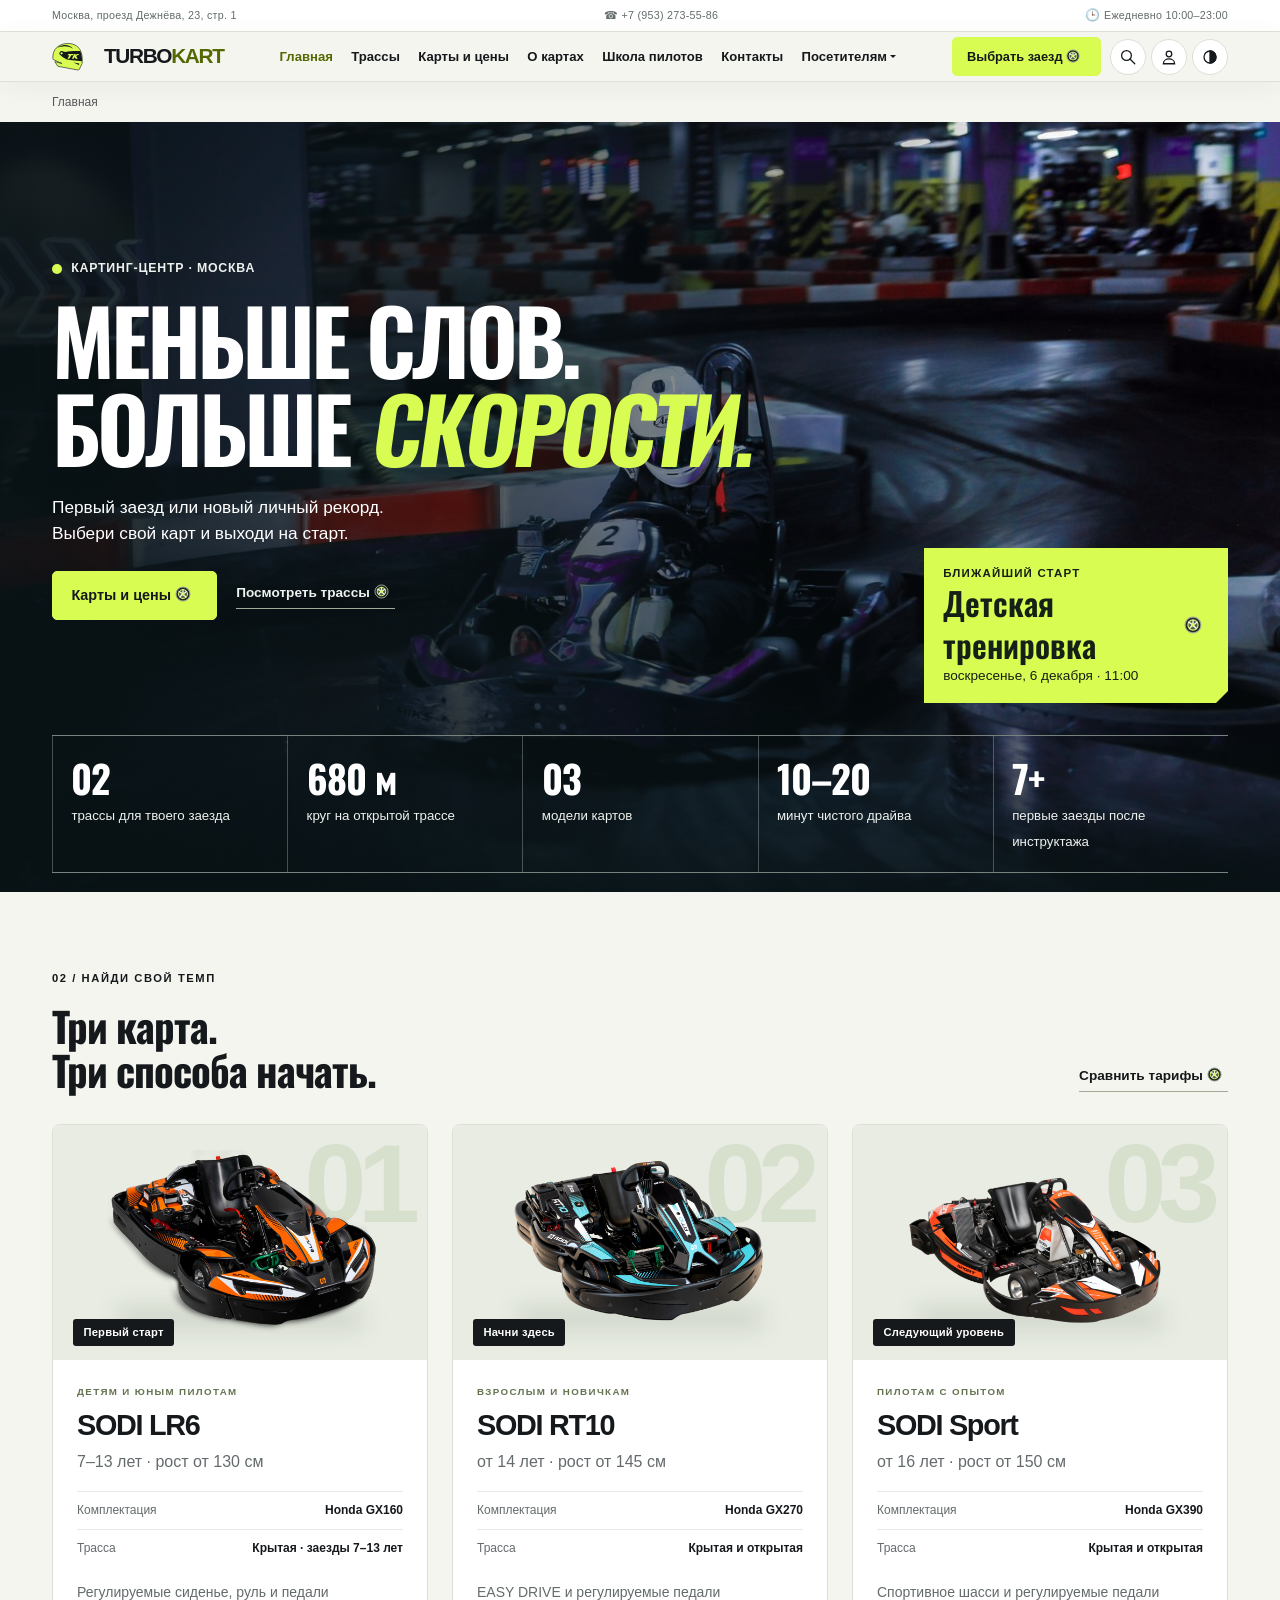
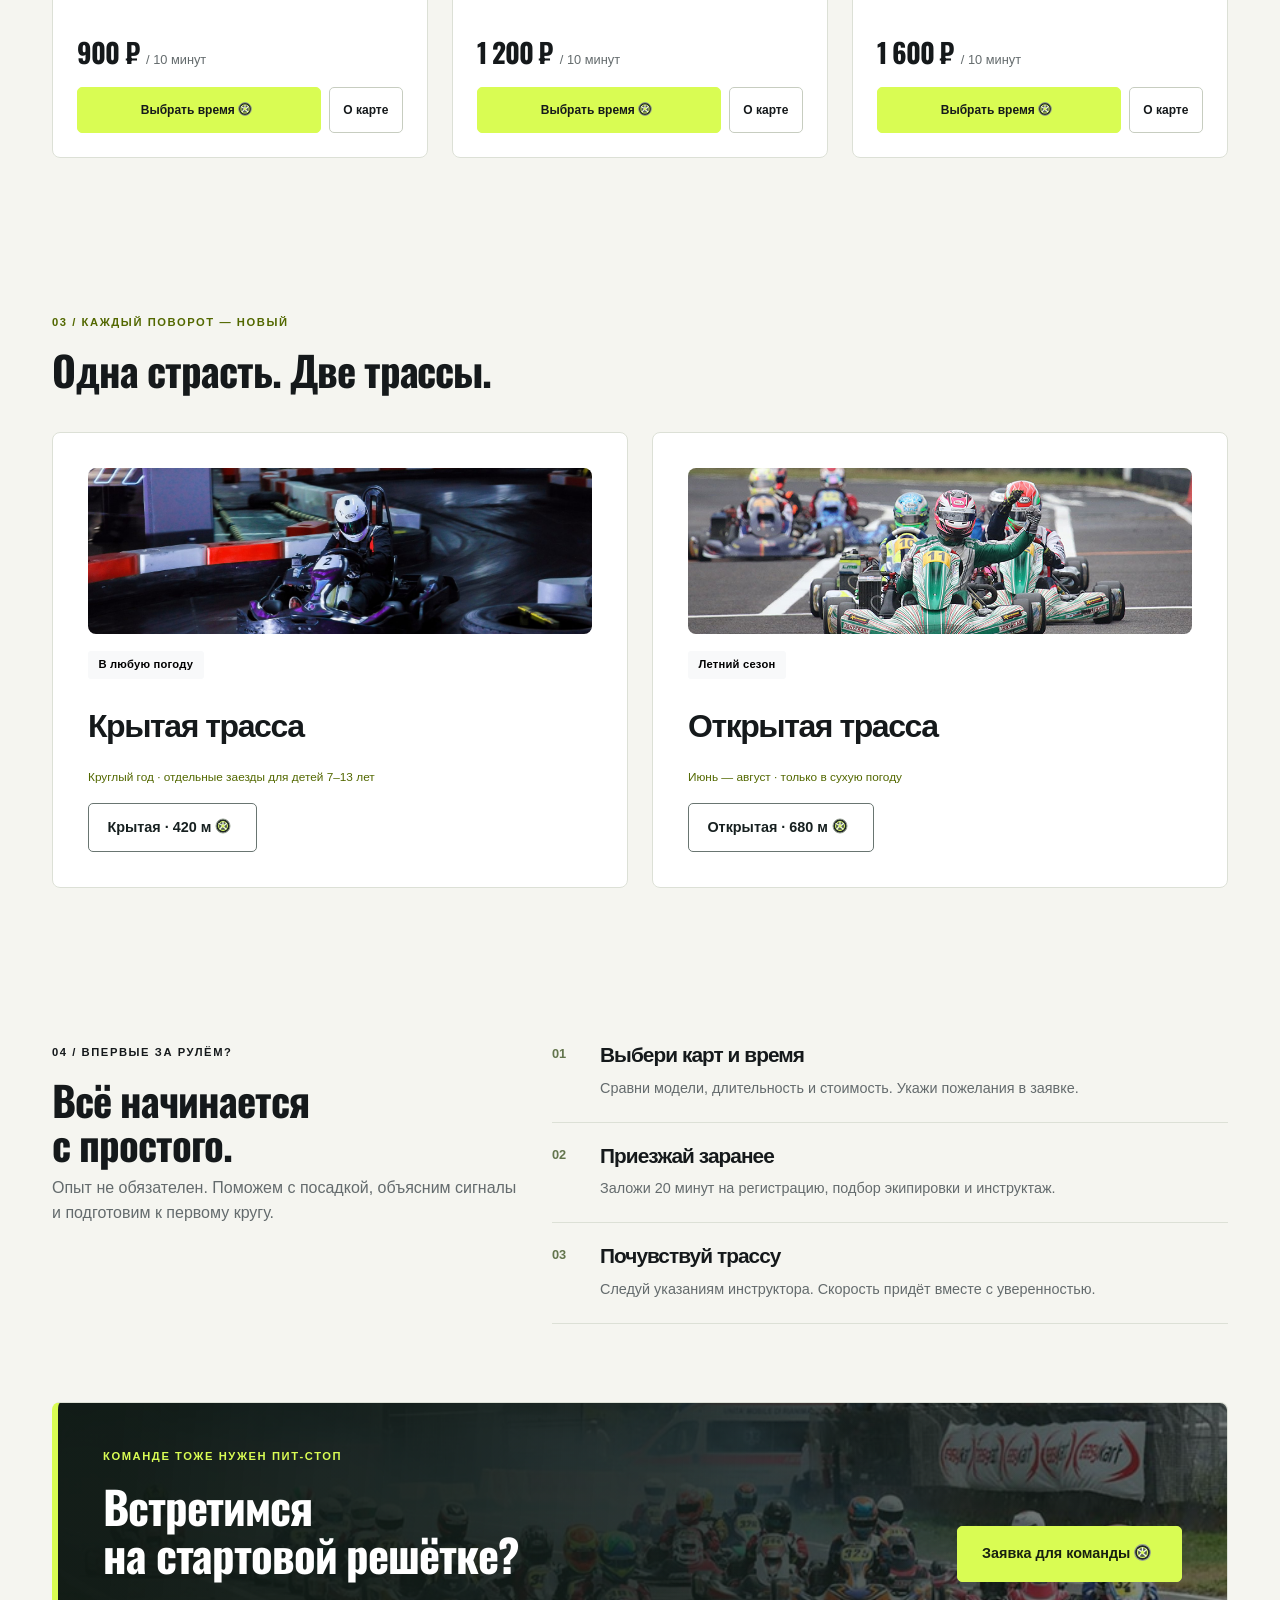
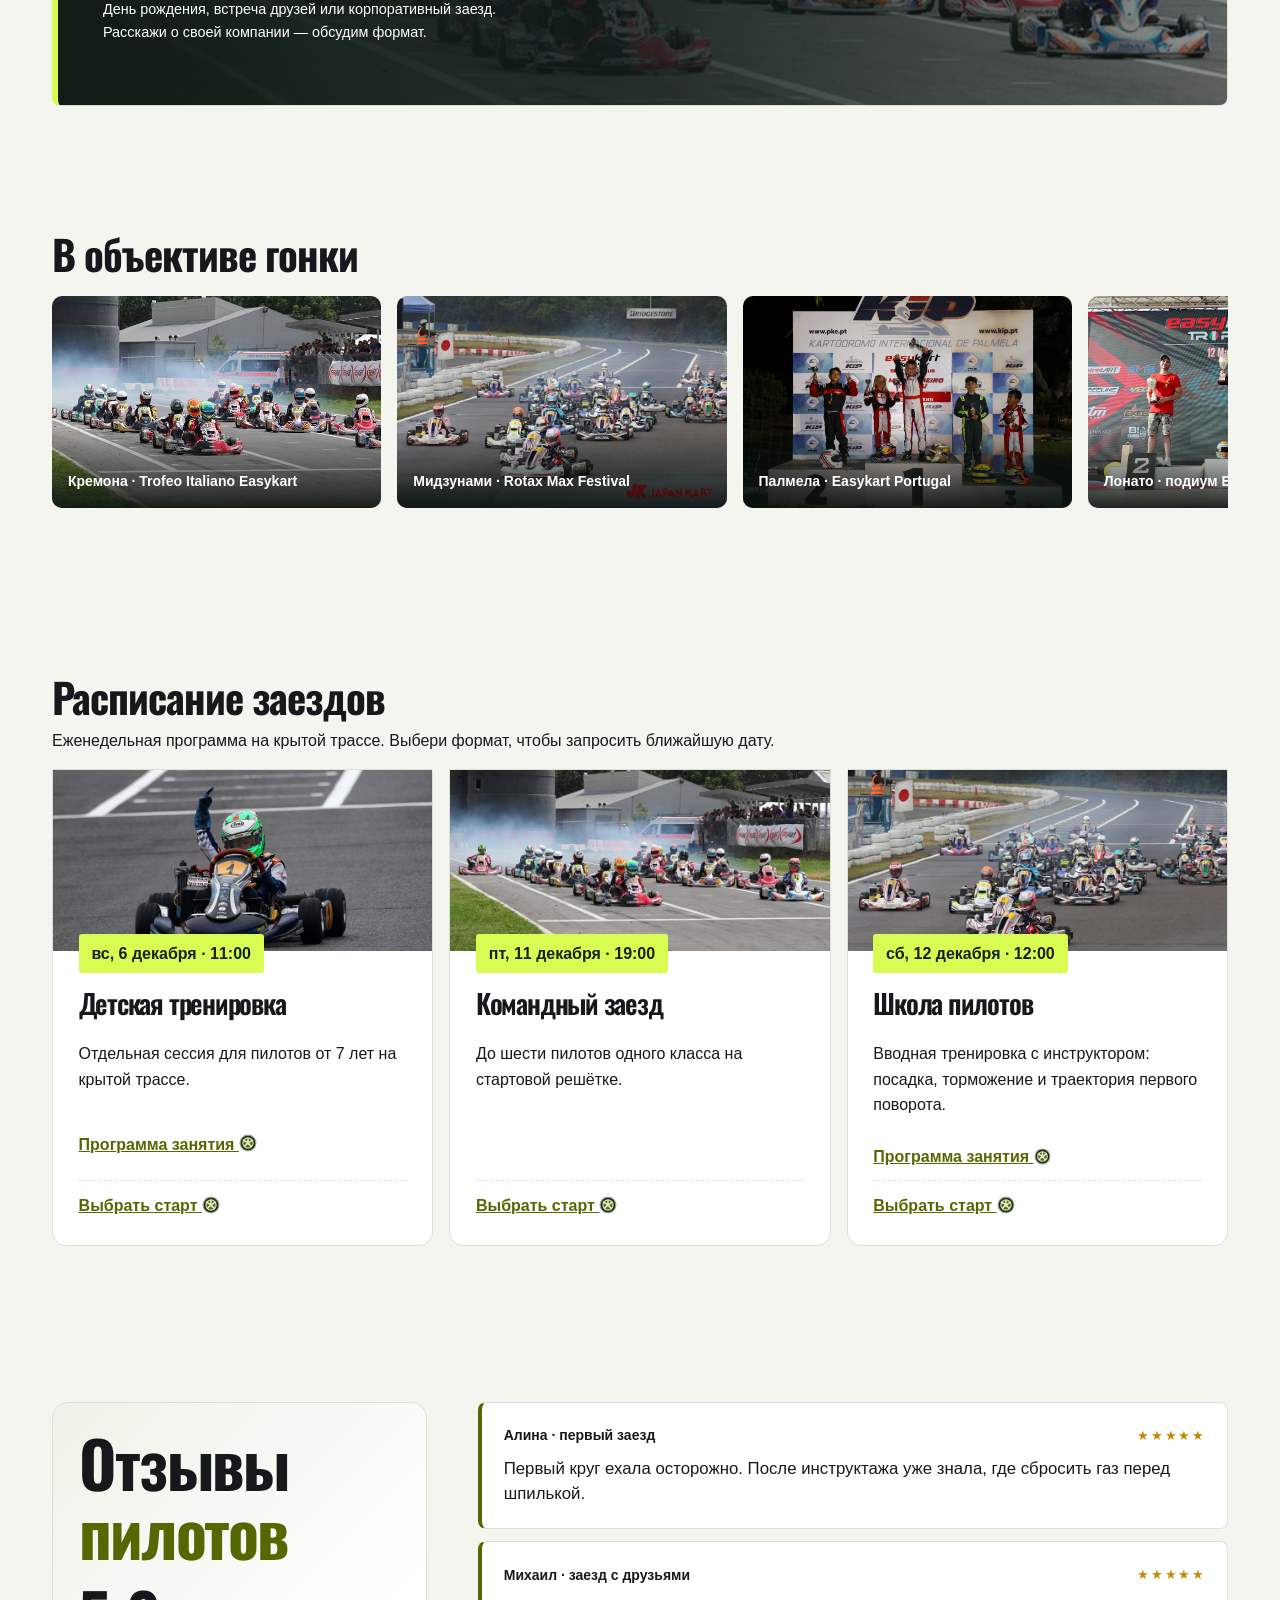
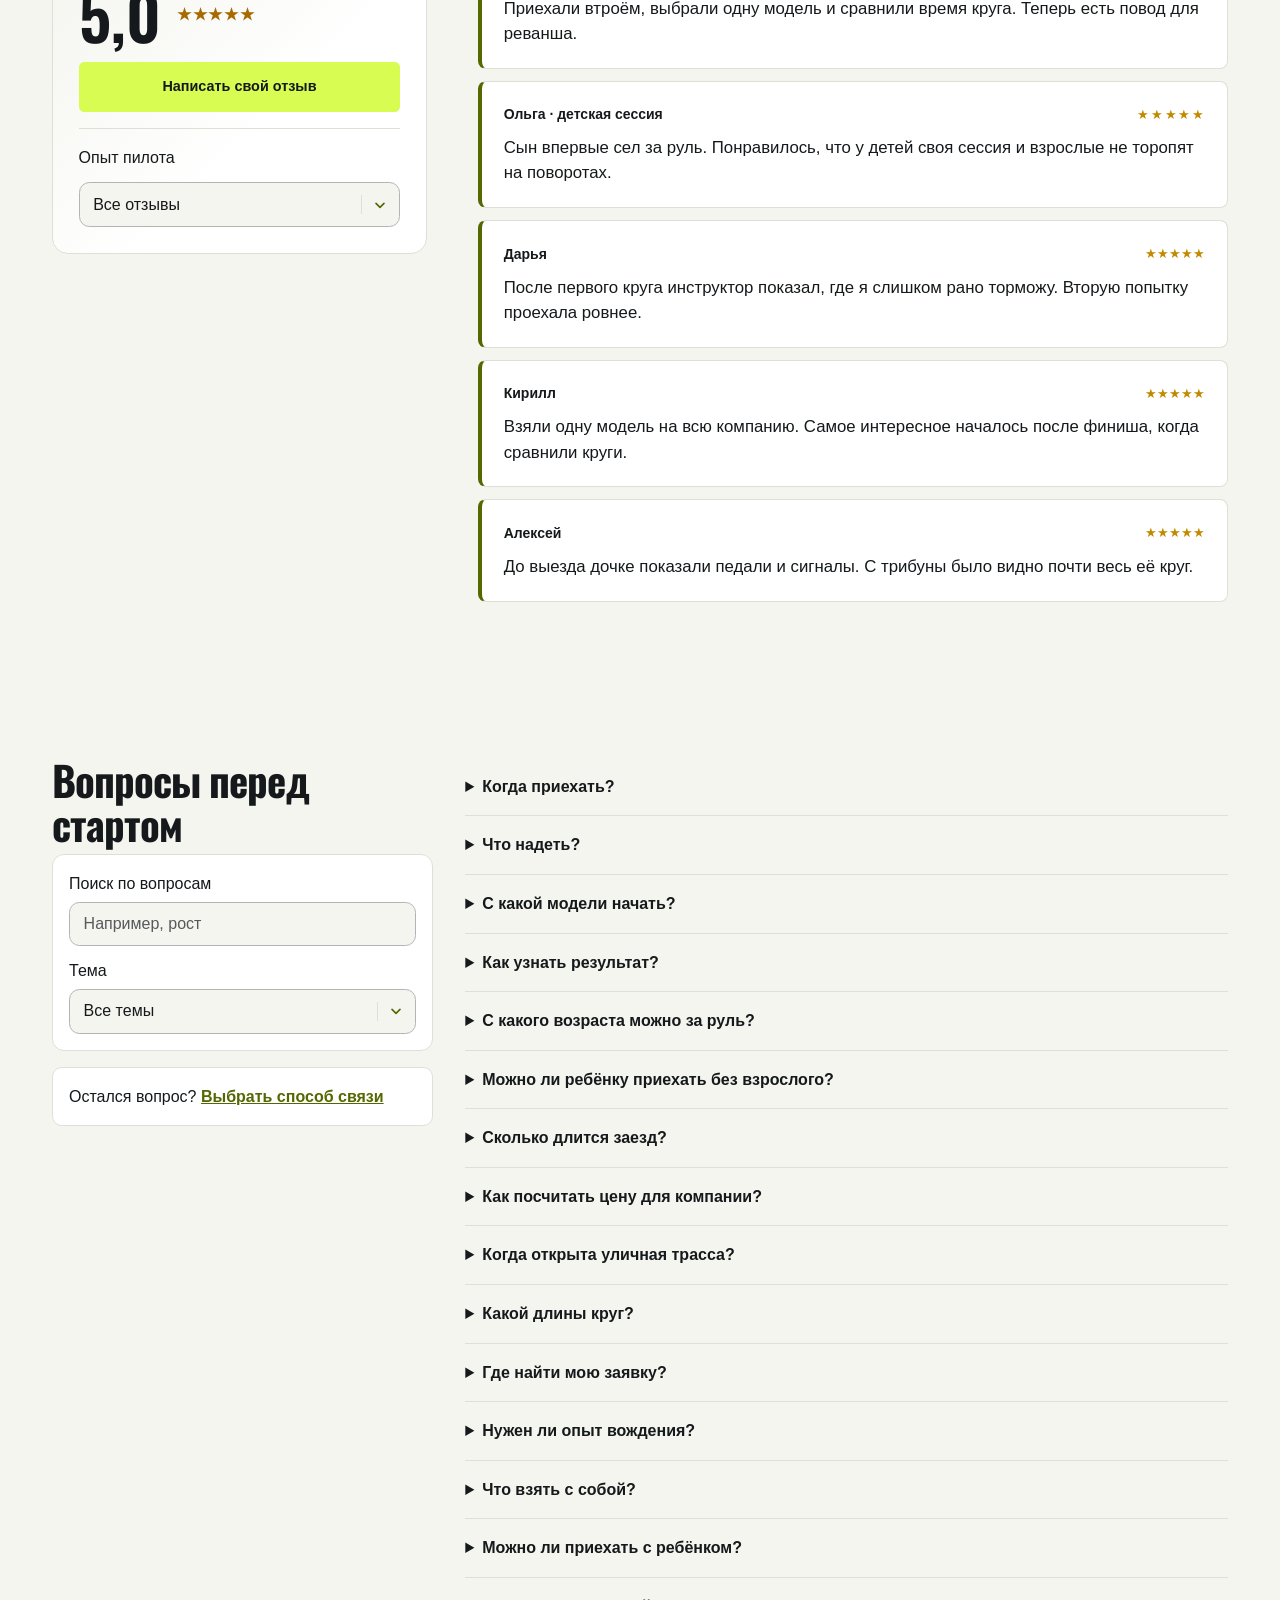
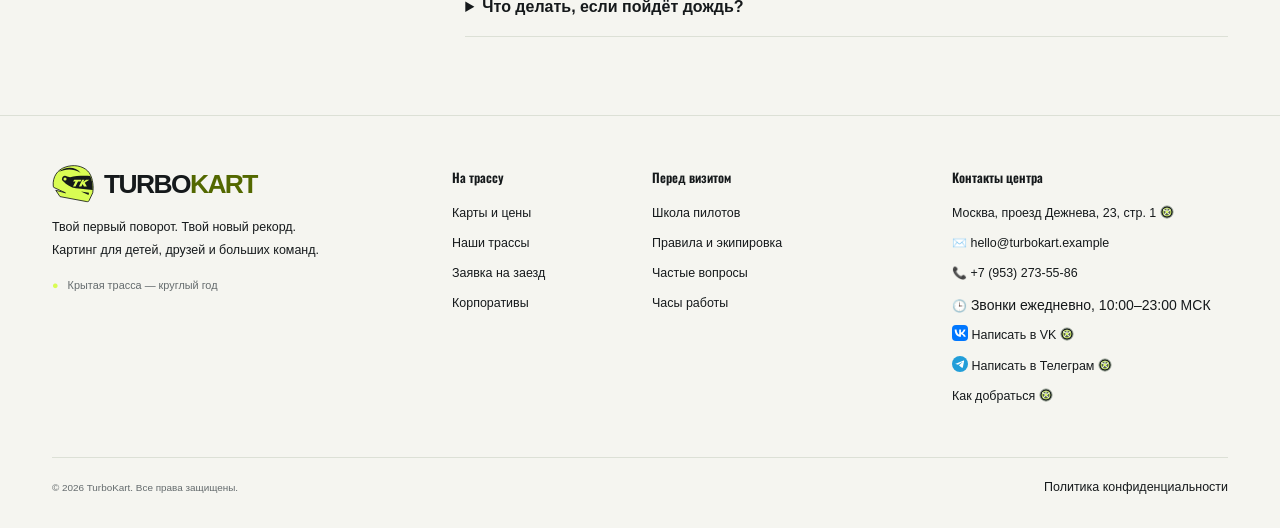
==== commit 76780959: "Обновить логотип TurboKart и значок вкладки" ====
--- a/index.html
+++ b/index.html
@@ -5,6 +5,8 @@
 <meta name="viewport" content="width=device-width, initial-scale=1">
 <meta name="description" content="TurboKart — карты для детей и взрослых, трассы и понятные тарифы за время заезда. Учебный проект.">
 <title>Картинг, который захочется повторить — TurboKart</title>
+<link rel="icon" type="image/png" sizes="32x32" href="images/favicon-32.png">
+<link rel="icon" type="image/svg+xml" sizes="any" href="images/turbokart-mark.svg">
 <link rel="stylesheet" href="https://cdn.jsdelivr.net/npm/bootstrap@5.3.8/dist/css/bootstrap.min.css">
 <link rel="stylesheet" href="css/custom.css?v=20261112">
 <link rel="stylesheet" href="css/racing.css?v=3">
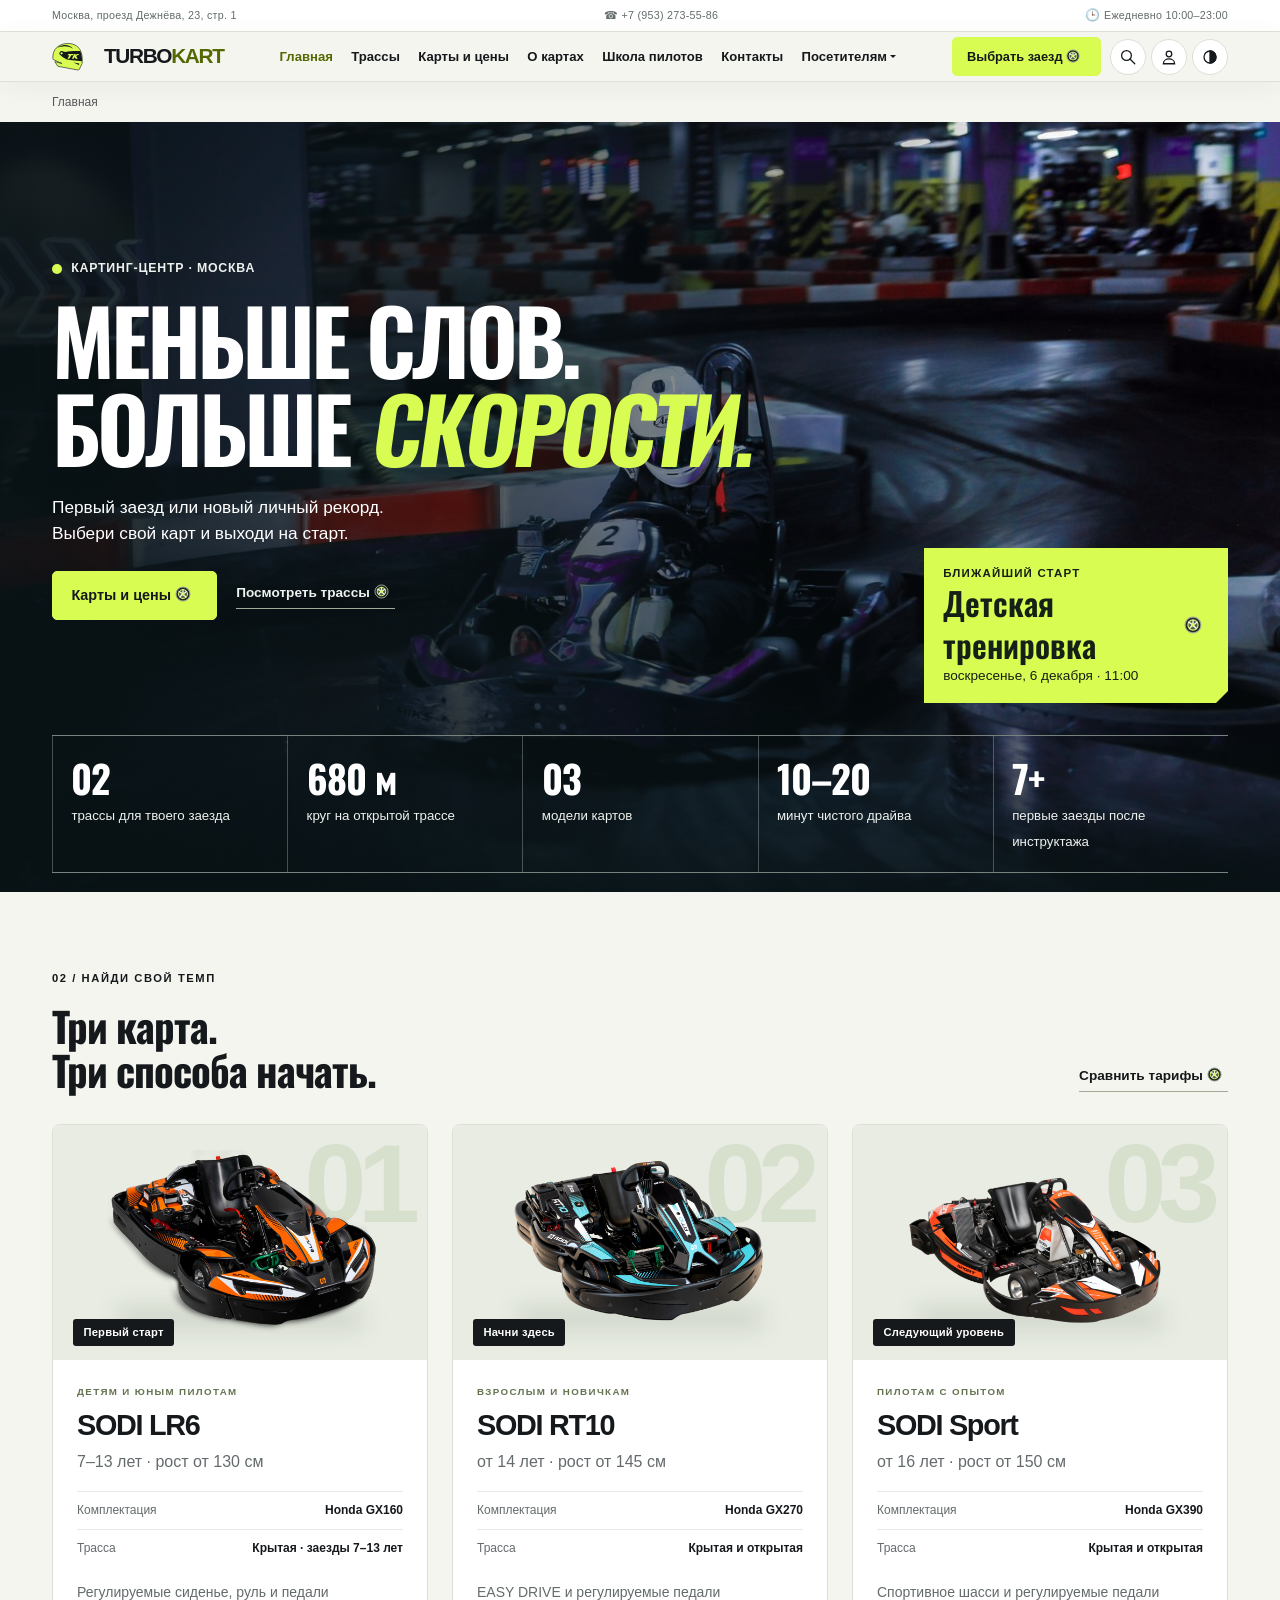
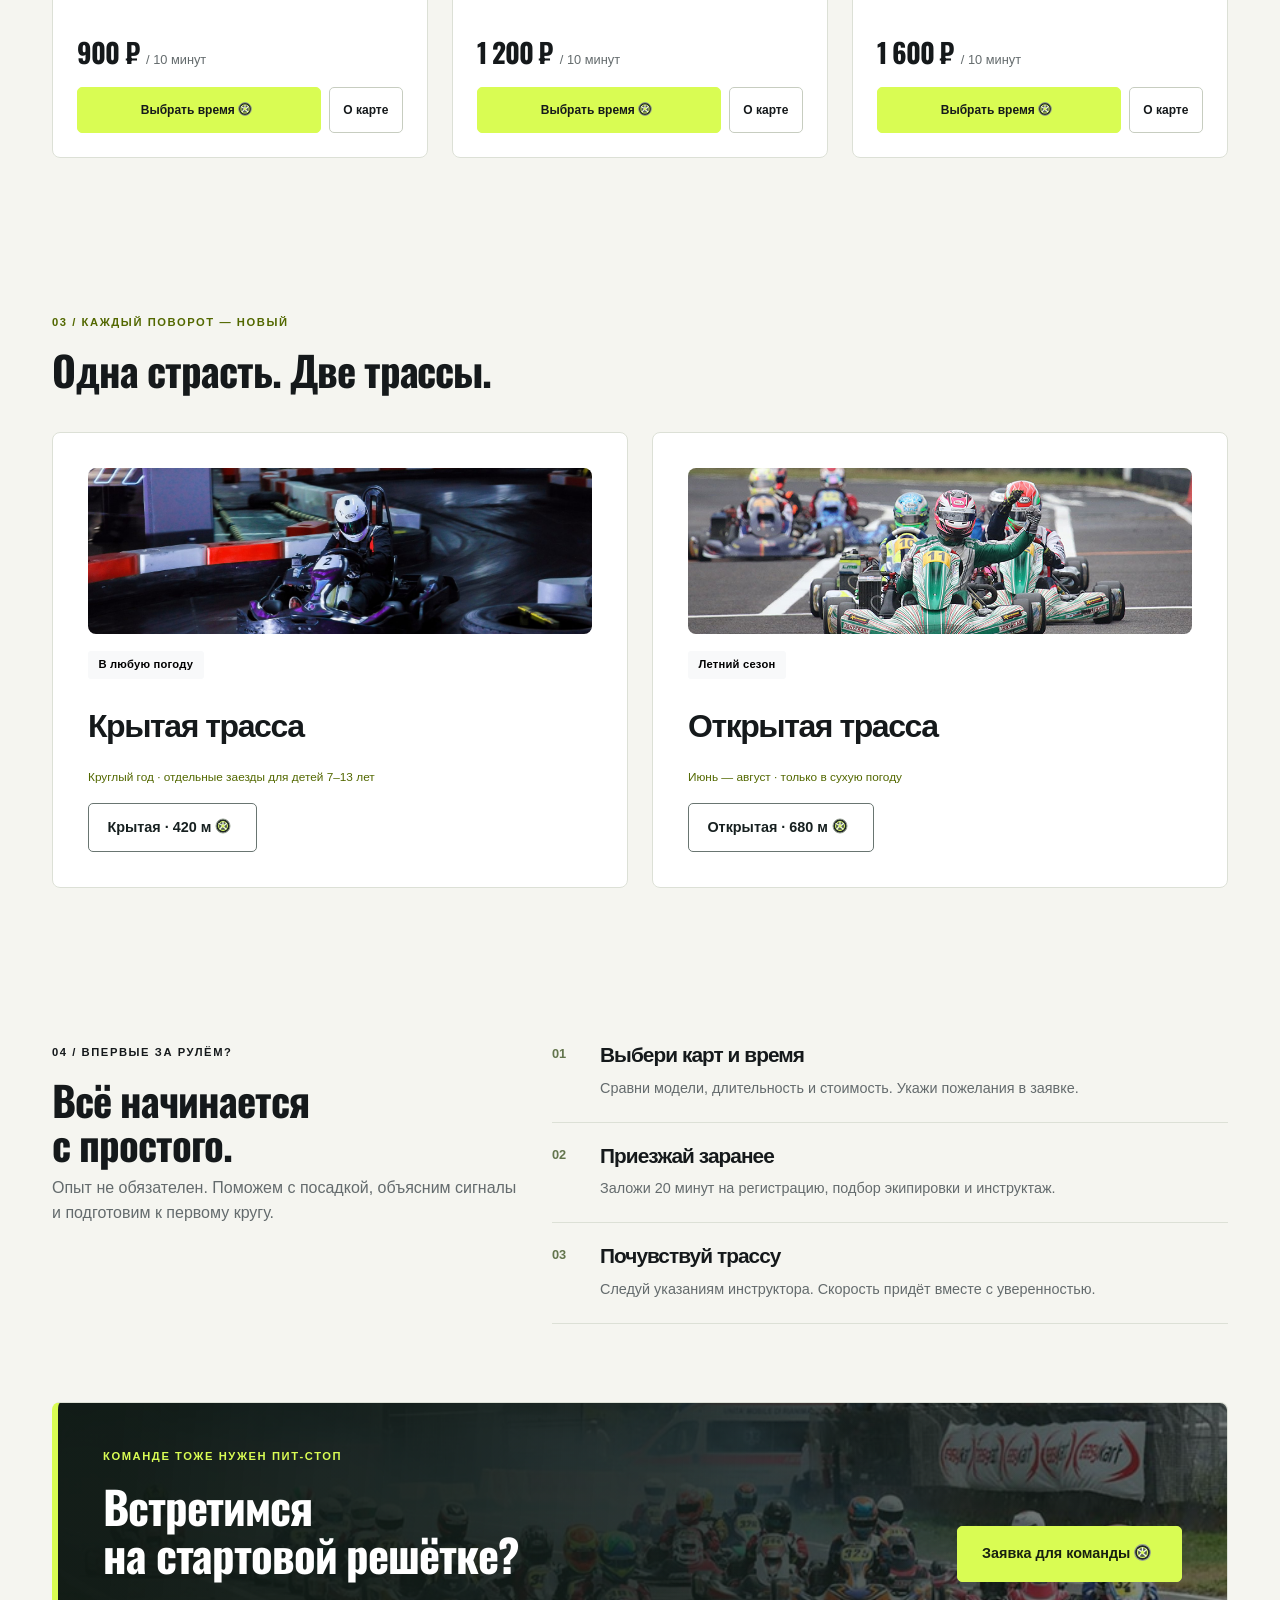
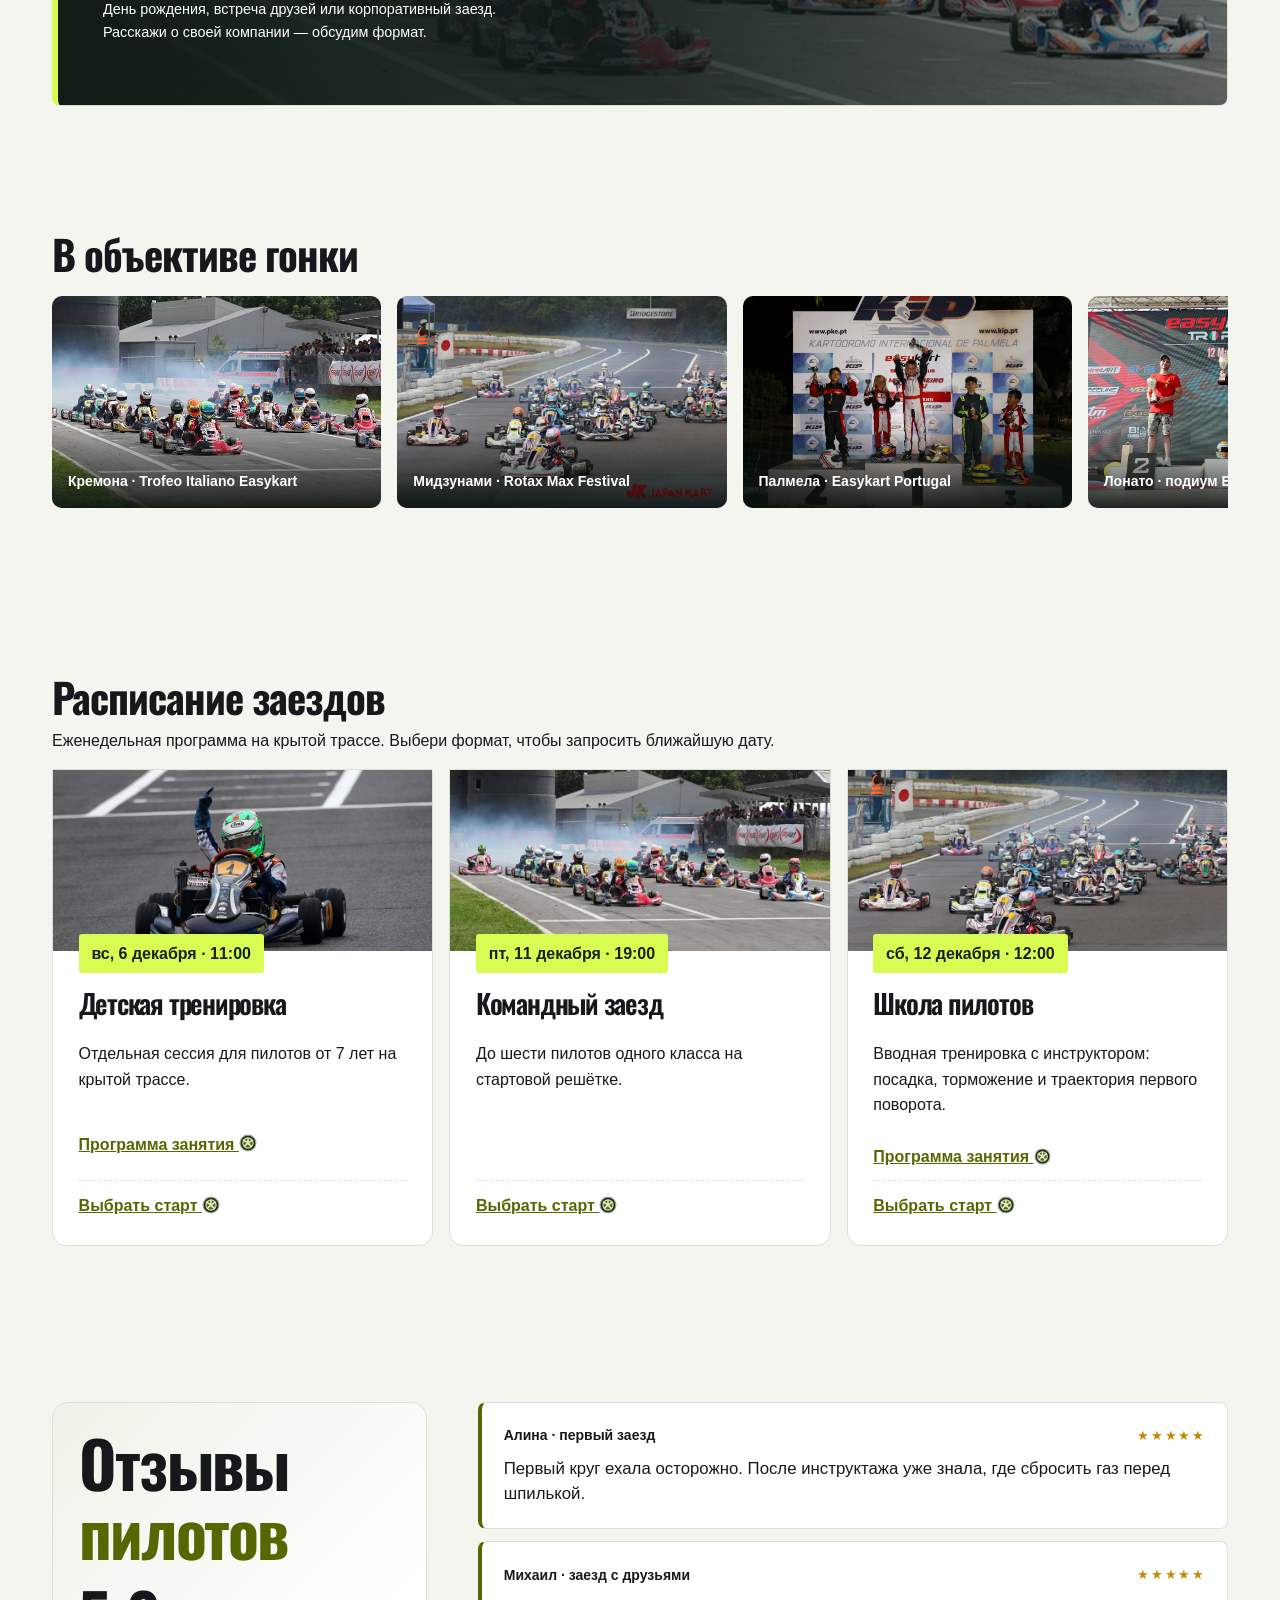
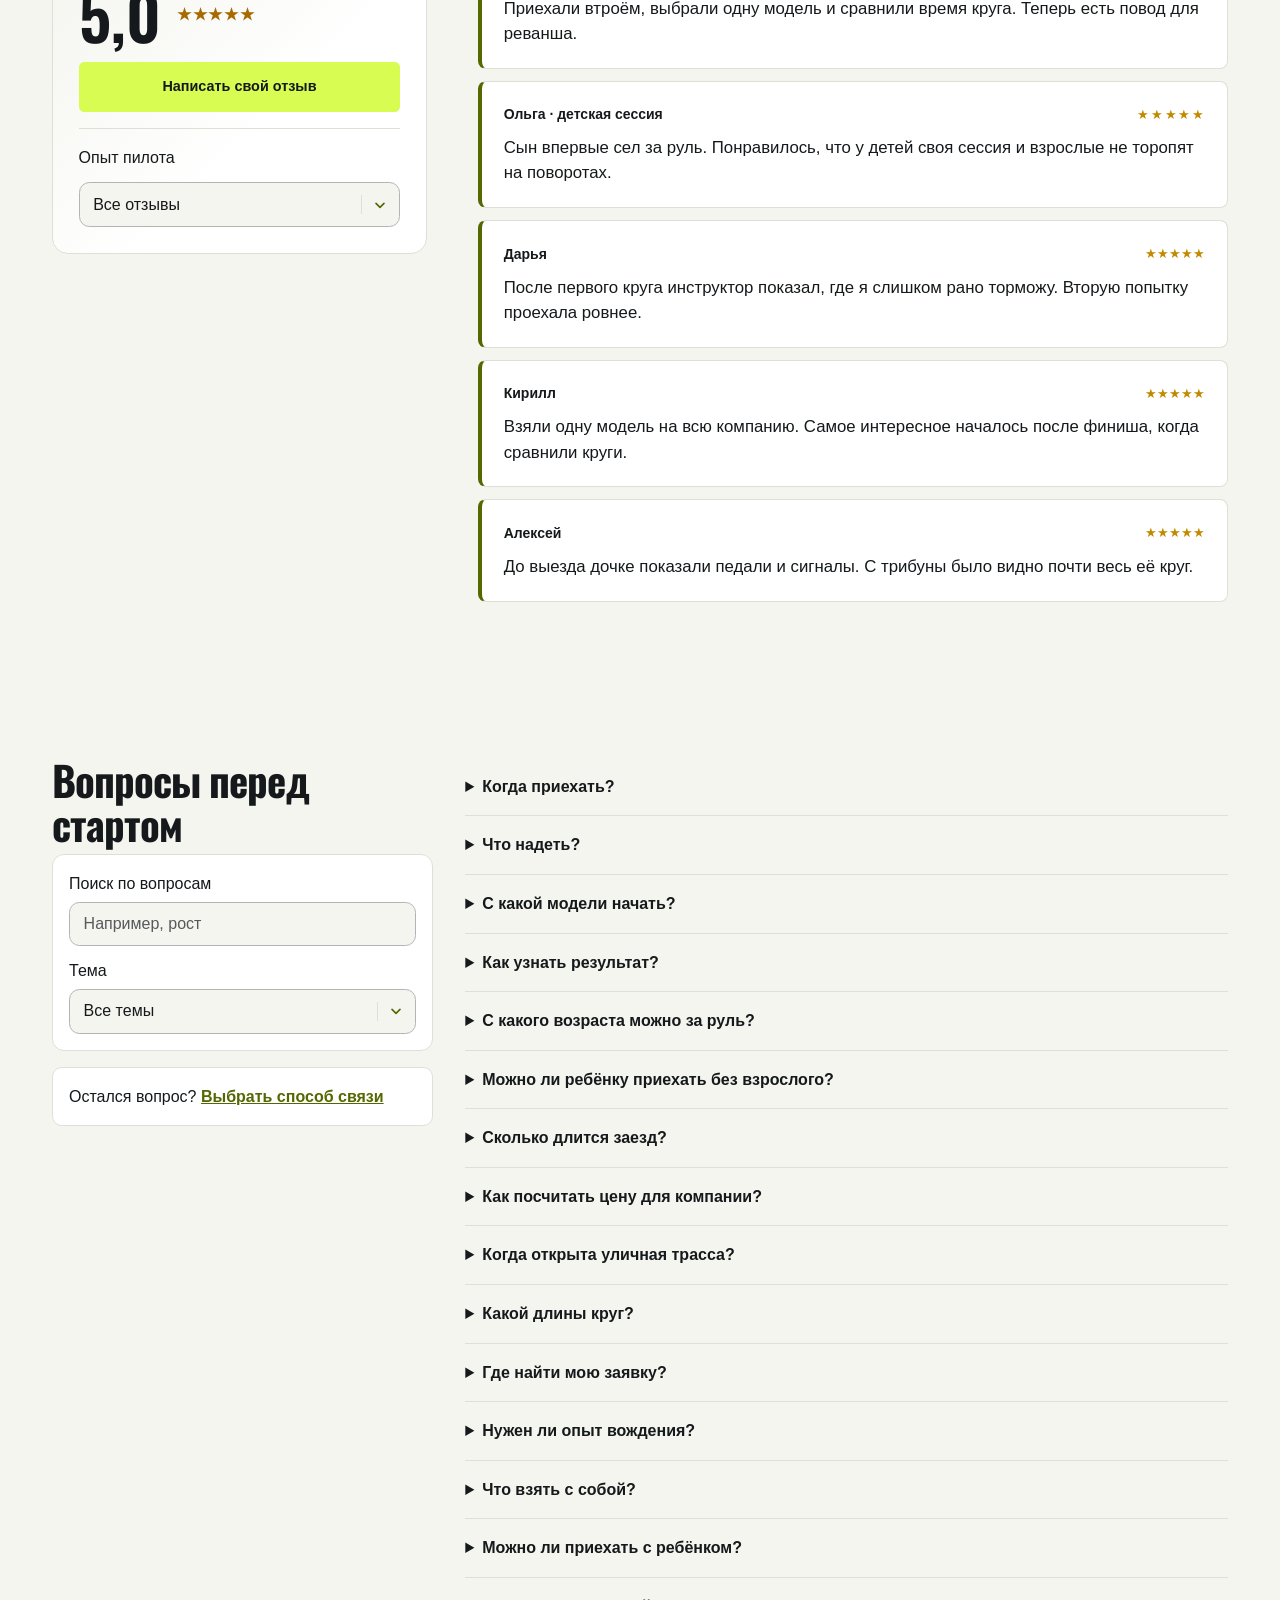
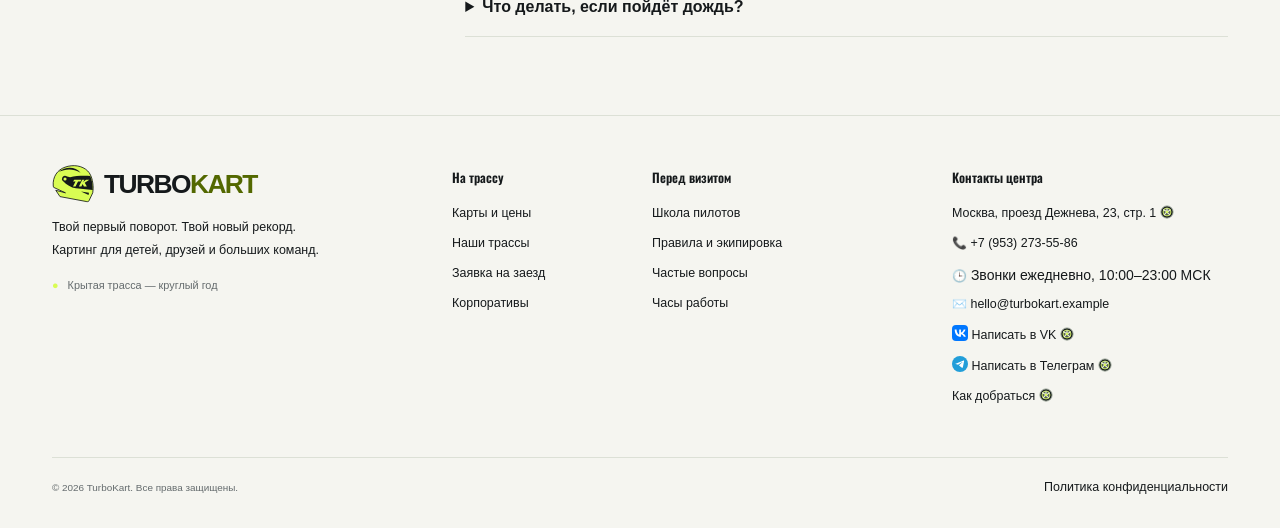
==== commit 01ba431d: "add theme transition" ====
--- a/index.html
+++ b/index.html
@@ -3,8 +3,16 @@
 <head>
 <meta charset="UTF-8">
 <meta name="viewport" content="width=device-width, initial-scale=1">
-<meta name="description" content="TurboKart — карты для детей и взрослых, трассы и понятные тарифы за время заезда. Учебный проект.">
+<meta name="description" content="TurboKart — карты для детей и взрослых, трассы и понятные тарифы за время заезда.">
 <title>Картинг, который захочется повторить — TurboKart</title>
+<meta property="og:type" content="website">
+<meta property="og:url" content="https://artem-popkov.github.io/kr2-bootstrap-shop/">
+<meta property="og:title" content="Картинг, который захочется повторить — TurboKart">
+<meta property="og:description" content="TurboKart — карты для детей и взрослых, трассы и понятные тарифы за время заезда.">
+<meta property="og:image" content="https://artem-popkov.github.io/kr2-bootstrap-shop/images/turbokart-preview.png">
+<meta property="og:image:width" content="1200">
+<meta property="og:image:height" content="630">
+<meta property="og:image:alt" content="Салатовый шлем TurboKart с буквами TK на визоре">
 <link rel="icon" type="image/png" sizes="32x32" href="images/favicon-32.png">
 <link rel="icon" type="image/svg+xml" sizes="any" href="images/turbokart-mark.svg">
 <link rel="stylesheet" href="https://cdn.jsdelivr.net/npm/bootstrap@5.3.8/dist/css/bootstrap.min.css">
@@ -363,8 +371,8 @@
 <div class="col-12 col-lg-3">
 <h2>Контакты центра</h2>
 <a href="https://yandex.ru/maps/?ll=37.637686%2C55.869410&amp;pt=37.637686,55.869410&amp;z=17" target="_blank" rel="noopener">Москва, проезд Дежнева, 23, стр. 1 <span class="link-wheel" aria-hidden="true"></span></a>
+<a href="tel:+79532735586"><span class="contact-icon" aria-hidden="true">📞</span>&nbsp;+7 (953) 273-55-86</a><small class="d-block mb-2"><span class="contact-icon" aria-hidden="true">🕒</span>&nbsp;Звонки ежедневно, 10:00–23:00 МСК</small>
 <a href="mailto:hello@turbokart.example"><span class="contact-icon" aria-hidden="true">✉️</span>&nbsp;hello@turbokart.example</a>
-<a href="tel:+79532735586"><span class="contact-icon" aria-hidden="true">📞</span>&nbsp;+7 (953) 273-55-86</a><small class="d-block mb-2"><span class="contact-icon" aria-hidden="true">🕒</span>&nbsp;Звонки ежедневно, 10:00–23:00 МСК</small>
 <a href="https://vk.ru/id331658652" target="_blank" rel="noopener noreferrer"><img class="social-icon" src="images/vk.svg" alt="" width="16" height="16">&nbsp;Написать в VK <span class="link-wheel" aria-hidden="true"></span></a>
 <a href="https://t.me/artemi_daa" target="_blank" rel="noopener noreferrer"><img class="social-icon" src="images/telegram.svg" alt="" width="16" height="16">&nbsp;Написать в Телеграм <span class="link-wheel" aria-hidden="true"></span></a>
 <a href="contacts.html#location">Как добраться <span class="link-wheel" aria-hidden="true"></span></a>
